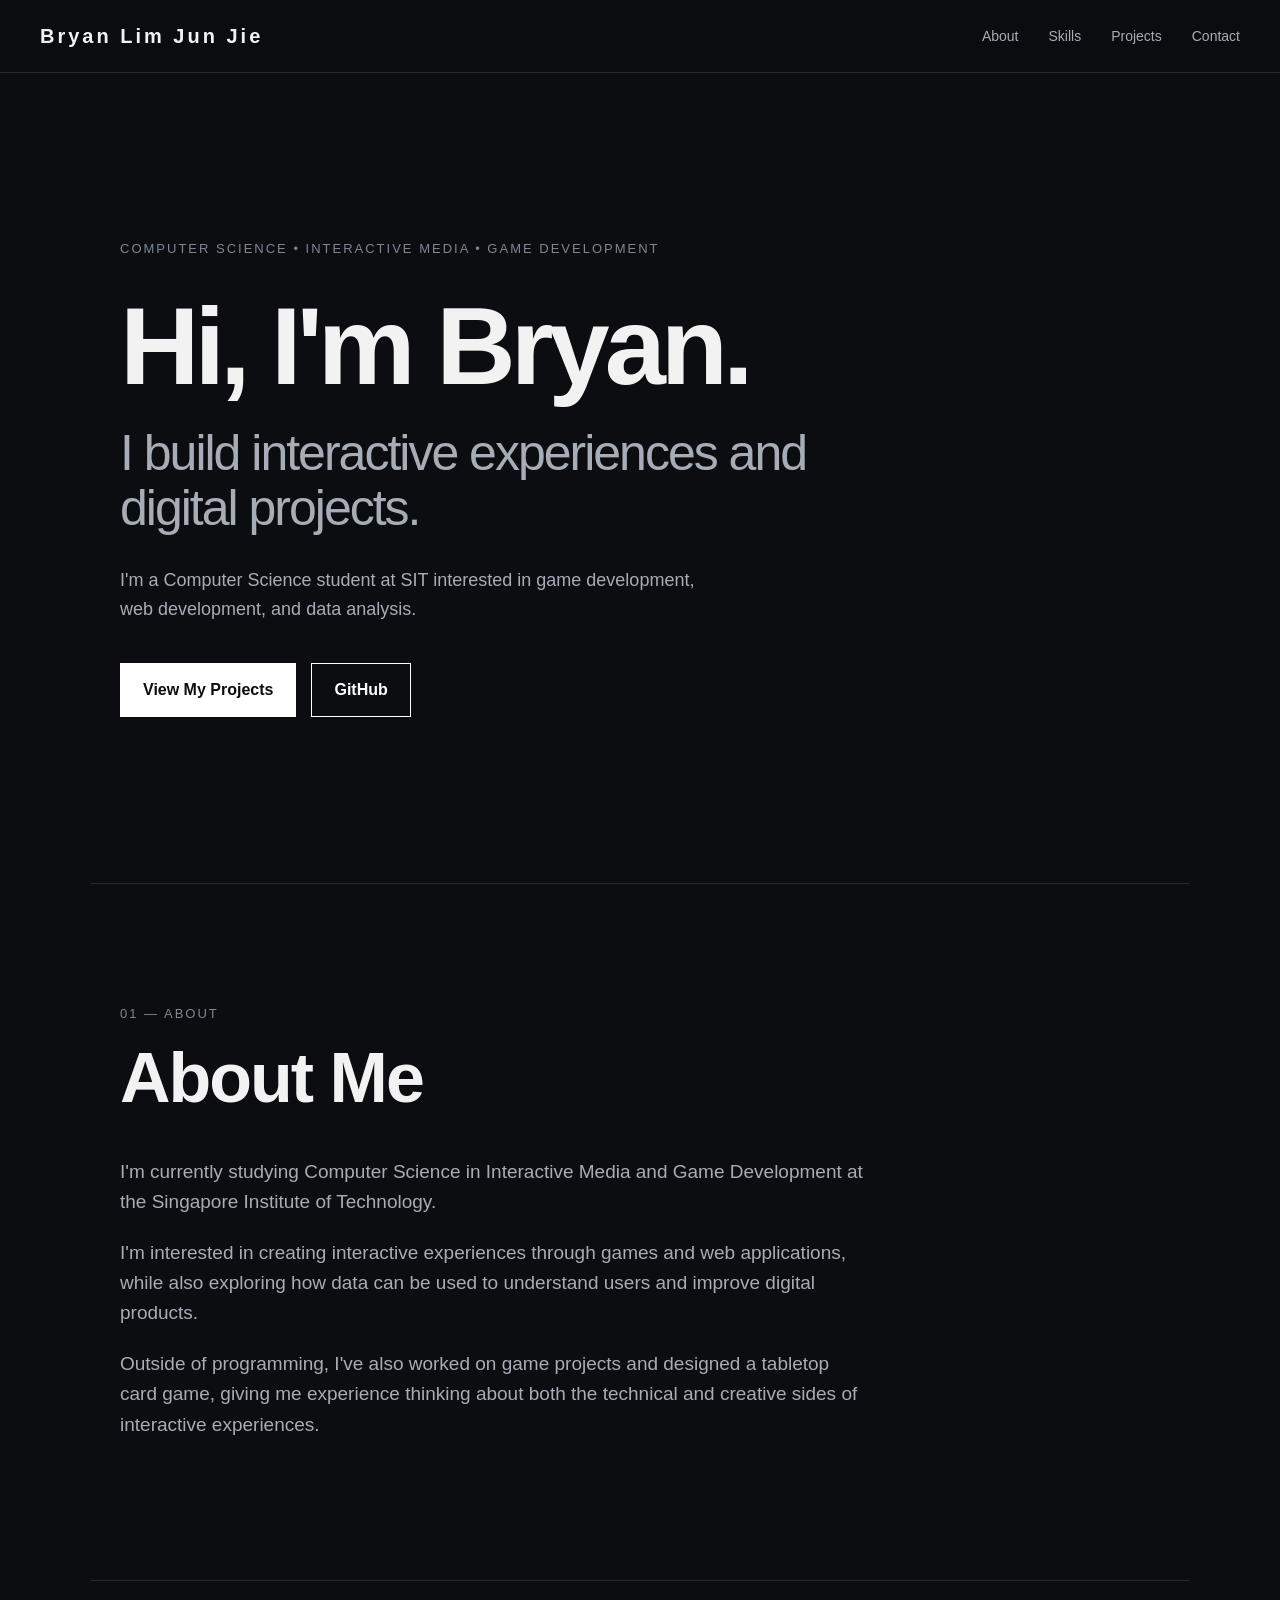
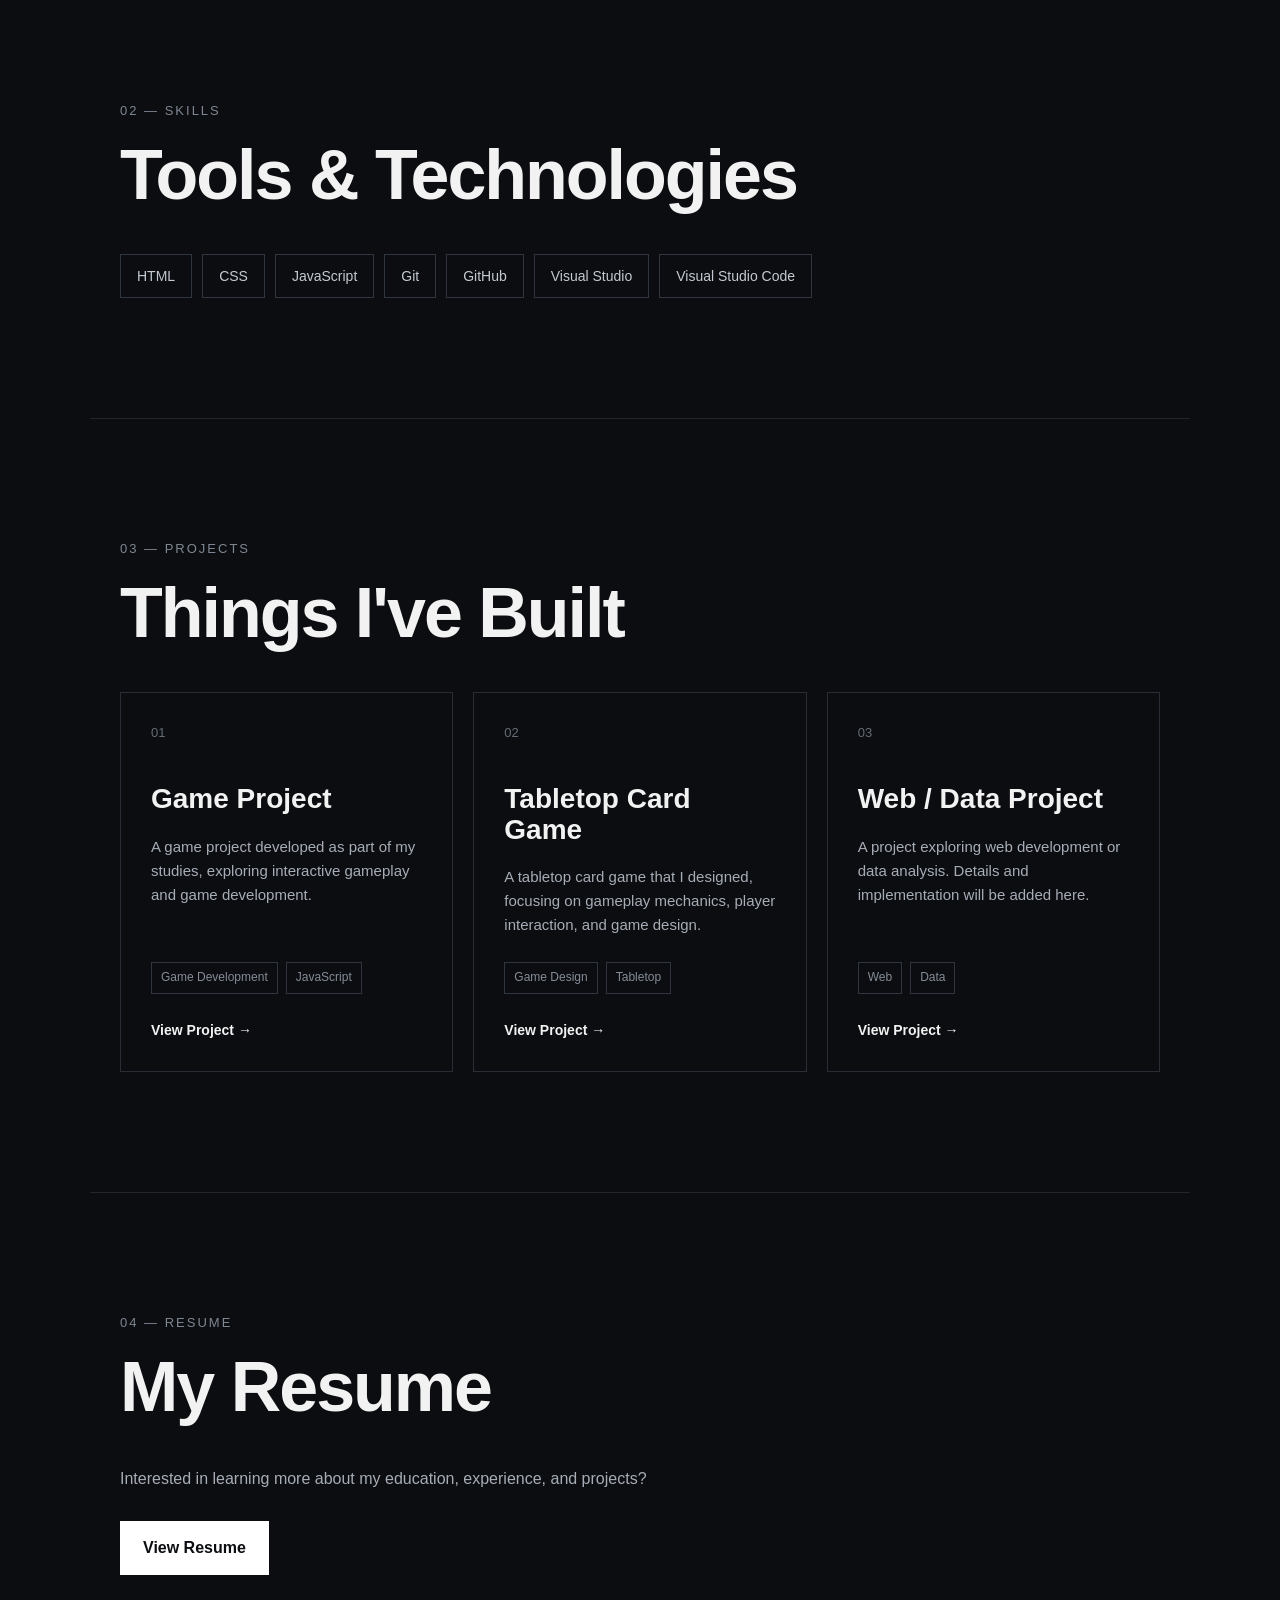
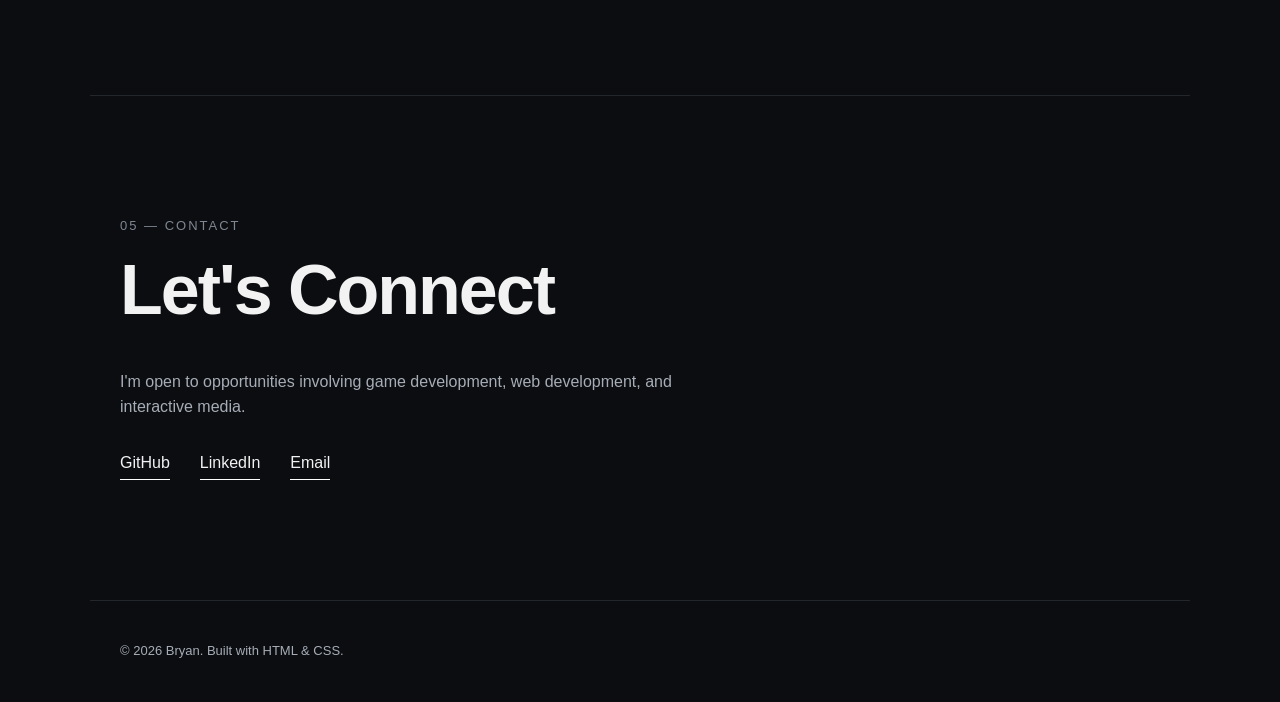
==== index.html @ 5b6395f6 "Update contact links in index.html" ====
<!DOCTYPE html>
<html lang="en">

<head>
    <meta charset="UTF-8">
    <meta name="viewport" content="width=device-width, initial-scale=1.0">

    <title>Bryan | CS Student & Game Developer</title>

    <link rel="stylesheet" href="style.css">
</head>

<body>

    <!-- Navigation -->
    <nav>
        <div class="logo">Bryan Lim Jun Jie</div>

        <div class="nav-links">
            <a href="#about">About</a>
            <a href="#skills">Skills</a>
            <a href="#projects">Projects</a>
            <a href="#contact">Contact</a>
        </div>
    </nav>


    <!-- Hero Section -->
    <section class="hero">

        <p class="eyebrow">COMPUTER SCIENCE • INTERACTIVE MEDIA • GAME DEVELOPMENT</p>

        <h1>
            Hi, I'm Bryan.
        </h1>

        <h2>
            I build interactive experiences and digital projects.
        </h2>

        <p class="hero-description">
            I'm a Computer Science student at SIT interested in
            game development, web development, and data analysis.
        </p>

        <div class="hero-buttons">
            <a href="#projects" class="button">View My Projects</a>
            <a href="https://github.com/panda9721" class="button secondary">
                GitHub
            </a>
        </div>

    </section>


    <!-- About -->
    <section id="about">

        <p class="section-label">01 — ABOUT</p>

        <h2>About Me</h2>

        <p>
            I'm currently studying Computer Science in Interactive Media
            and Game Development at the Singapore Institute of Technology.
        </p>

        <p>
            I'm interested in creating interactive experiences through
            games and web applications, while also exploring how data
            can be used to understand users and improve digital products.
        </p>

        <p>
            Outside of programming, I've also worked on game projects
            and designed a tabletop card game, giving me experience
            thinking about both the technical and creative sides of
            interactive experiences.
        </p>

    </section>


    <!-- Skills -->
    <section id="skills">

        <p class="section-label">02 — SKILLS</p>

        <h2>Tools & Technologies</h2>

        <div class="skills-list">

            <span>HTML</span>
            <span>CSS</span>
            <span>JavaScript</span>
            <span>Git</span>
            <span>GitHub</span>
            <span>Visual Studio</span>
            <span>Visual Studio Code</span>

        </div>

    </section>


    <!-- Projects -->
    <section id="projects">

        <p class="section-label">03 — PROJECTS</p>

        <h2>Things I've Built</h2>

        <div class="projects">

            <!-- Project 1 -->
            <article class="project-card">

                <p class="project-number">01</p>

                <h3>Game Project</h3>

                <p>
                    A game project developed as part of my studies,
                    exploring interactive gameplay and game development.
                </p>

                <div class="project-tags">
                    <span>Game Development</span>
                    <span>JavaScript</span>
                </div>

                <a href="#" class="project-link">
                    View Project →
                </a>

            </article>


            <!-- Project 2 -->
            <article class="project-card">

                <p class="project-number">02</p>

                <h3>Tabletop Card Game</h3>

                <p>
                    A tabletop card game that I designed, focusing on
                    gameplay mechanics, player interaction, and game design.
                </p>

                <div class="project-tags">
                    <span>Game Design</span>
                    <span>Tabletop</span>
                </div>

                <a href="#" class="project-link">
                    View Project →
                </a>

            </article>


            <!-- Project 3 -->
            <article class="project-card">

                <p class="project-number">03</p>

                <h3>Web / Data Project</h3>

                <p>
                    A project exploring web development or data analysis.
                    Details and implementation will be added here.
                </p>

                <div class="project-tags">
                    <span>Web</span>
                    <span>Data</span>
                </div>

                <a href="#" class="project-link">
                    View Project →
                </a>

            </article>

        </div>

    </section>


    <!-- Resume -->
    <section id="resume">

        <p class="section-label">04 — RESUME</p>

        <h2>My Resume</h2>

        <p>
            Interested in learning more about my education,
            experience, and projects?
        </p>

        <a href="#" class="button">
            View Resume
        </a>

    </section>


    <!-- Contact -->
    <section id="contact">

        <p class="section-label">05 — CONTACT</p>

        <h2>Let's Connect</h2>

        <p>
            I'm open to opportunities involving game development,
            web development, and interactive media.
        </p>

       <div class="contact-links">

            <a href="https://github.com/panda9721" target="_blank" rel="noopener noreferrer">
                GitHub
            </a>

            <a href="https://www.linkedin.com/in/bryanlim3/" target="_blank" rel="noopener noreferrer">
                LinkedIn
            </a>

            <a href="mailto:limbryanjj@gmail.com">
                Email
            </a>

        </div>

    </section>


    <footer>
        <p>© 2026 Bryan. Built with HTML & CSS.</p>
    </footer>

</body>
</html>
---- style.css ----
/* =========================
   RESET
========================= */

* {
    margin: 0;
    padding: 0;
    box-sizing: border-box;
}

html {
    scroll-behavior: smooth;
}

body {
    font-family: Arial, Helvetica, sans-serif;
    background: #0b0d10;
    color: #f2f2f2;
    line-height: 1.6;
}


/* =========================
   GENERAL
========================= */

section {
    max-width: 1100px;
    margin: 0 auto;
    padding: 120px 30px;
}

h1,
h2,
h3 {
    line-height: 1.1;
}

p {
    color: #a7adb7;
}

a {
    color: inherit;
    text-decoration: none;
}


/* =========================
   NAVIGATION
========================= */

nav {
    position: sticky;
    top: 0;
    z-index: 100;

    display: flex;
    justify-content: space-between;
    align-items: center;

    padding: 20px 40px;

    background: rgba(11, 13, 16, 0.9);
    backdrop-filter: blur(10px);

    border-bottom: 1px solid #22262d;
}

.logo {
    font-size: 20px;
    font-weight: 700;
    letter-spacing: 3px;
}

.nav-links {
    display: flex;
    gap: 30px;
}

.nav-links a {
    color: #a7adb7;
    font-size: 14px;
    transition: color 0.2s ease;
}

.nav-links a:hover {
    color: #ffffff;
}


/* =========================
   HERO
========================= */

.hero {
    min-height: 90vh;

    display: flex;
    flex-direction: column;
    justify-content: center;
    align-items: flex-start;
}

.eyebrow {
    color: #7f8793;
    font-size: 13px;
    letter-spacing: 2px;
    margin-bottom: 25px;
}

.hero h1 {
    font-size: clamp(60px, 10vw, 110px);
    letter-spacing: -5px;
    margin-bottom: 20px;
}

.hero h2 {
    max-width: 700px;

    font-size: clamp(28px, 5vw, 50px);
    font-weight: 400;

    color: #a7adb7;

    margin-bottom: 30px;
}

.hero-description {
    max-width: 600px;
    font-size: 18px;
    margin-bottom: 40px;
}


/* =========================
   BUTTONS
========================= */

.hero-buttons {
    display: flex;
    gap: 15px;
    flex-wrap: wrap;
}

.button {
    display: inline-block;

    padding: 13px 22px;

    background: #ffffff;
    color: #0b0d10;

    font-weight: 600;

    border: 1px solid #ffffff;

    transition: all 0.2s ease;
}

.button:hover {
    background: transparent;
    color: #ffffff;
}

.button.secondary {
    background: transparent;
    color: #ffffff;
}

.button.secondary:hover {
    background: #ffffff;
    color: #0b0d10;
}


/* =========================
   SECTION HEADINGS
========================= */

.section-label {
    color: #7f8793;
    font-size: 13px;
    letter-spacing: 2px;
    margin-bottom: 15px;
}

section h2 {
    font-size: clamp(40px, 6vw, 70px);
    letter-spacing: -2px;
    margin-bottom: 40px;
}


/* =========================
   ABOUT
========================= */

#about {
    border-top: 1px solid #22262d;
}

#about p:not(.section-label) {
    max-width: 750px;
    font-size: 19px;
    margin-bottom: 20px;
}


/* =========================
   SKILLS
========================= */

#skills {
    border-top: 1px solid #22262d;
}

.skills-list {
    display: flex;
    flex-wrap: wrap;
    gap: 10px;
}

.skills-list span {
    padding: 10px 16px;

    border: 1px solid #303640;

    color: #c5cad2;

    font-size: 14px;
}


/* =========================
   PROJECTS
========================= */

#projects {
    border-top: 1px solid #22262d;
}

.projects {
    display: grid;

    grid-template-columns: repeat(3, 1fr);

    gap: 20px;
}

.project-card {
    min-height: 380px;

    padding: 30px;

    border: 1px solid #292e36;

    display: flex;
    flex-direction: column;

    transition:
        transform 0.2s ease,
        border-color 0.2s ease;
}

.project-card:hover {
    transform: translateY(-5px);
    border-color: #6f7782;
}

.project-number {
    color: #666d77;
    font-size: 13px;
    margin-bottom: 40px;
}

.project-card h3 {
    font-size: 28px;
    margin-bottom: 20px;
}

.project-card > p:not(.project-number) {
    font-size: 15px;
    margin-bottom: 25px;
}

.project-tags {
    display: flex;
    flex-wrap: wrap;
    gap: 8px;

    margin-top: auto;
    margin-bottom: 25px;
}

.project-tags span {
    font-size: 12px;
    color: #858c97;

    border: 1px solid #303640;

    padding: 5px 9px;
}

.project-link {
    font-weight: 600;
    font-size: 14px;
}

.project-link:hover {
    text-decoration: underline;
}


/* =========================
   RESUME
========================= */

#resume {
    border-top: 1px solid #22262d;
}

#resume > p:not(.section-label) {
    max-width: 600px;
    margin-bottom: 30px;
}


/* =========================
   CONTACT
========================= */

#contact {
    border-top: 1px solid #22262d;
}

#contact > p:not(.section-label) {
    max-width: 600px;
    margin-bottom: 30px;
}

.contact-links {
    display: flex;
    gap: 30px;
}

.contact-links a {
    border-bottom: 1px solid #ffffff;
    padding-bottom: 4px;
}

.contact-links a:hover {
    opacity: 0.6;
}


/* =========================
   FOOTER
========================= */

footer {
    max-width: 1100px;
    margin: 0 auto;

    padding: 40px 30px;

    border-top: 1px solid #22262d;
}

footer p {
    font-size: 13px;
}


/* =========================
   MOBILE
========================= */

@media (max-width: 800px) {

    nav {
        padding: 18px 20px;
    }

    .nav-links {
        display: none;
    }

    section {
        padding: 80px 20px;
    }

    .hero h1 {
        letter-spacing: -3px;
    }

    .projects {
        grid-template-columns: 1fr;
    }

    .project-card {
        min-height: 300px;
    }

    .contact-links {
        flex-direction: column;
        gap: 15px;
    }
}
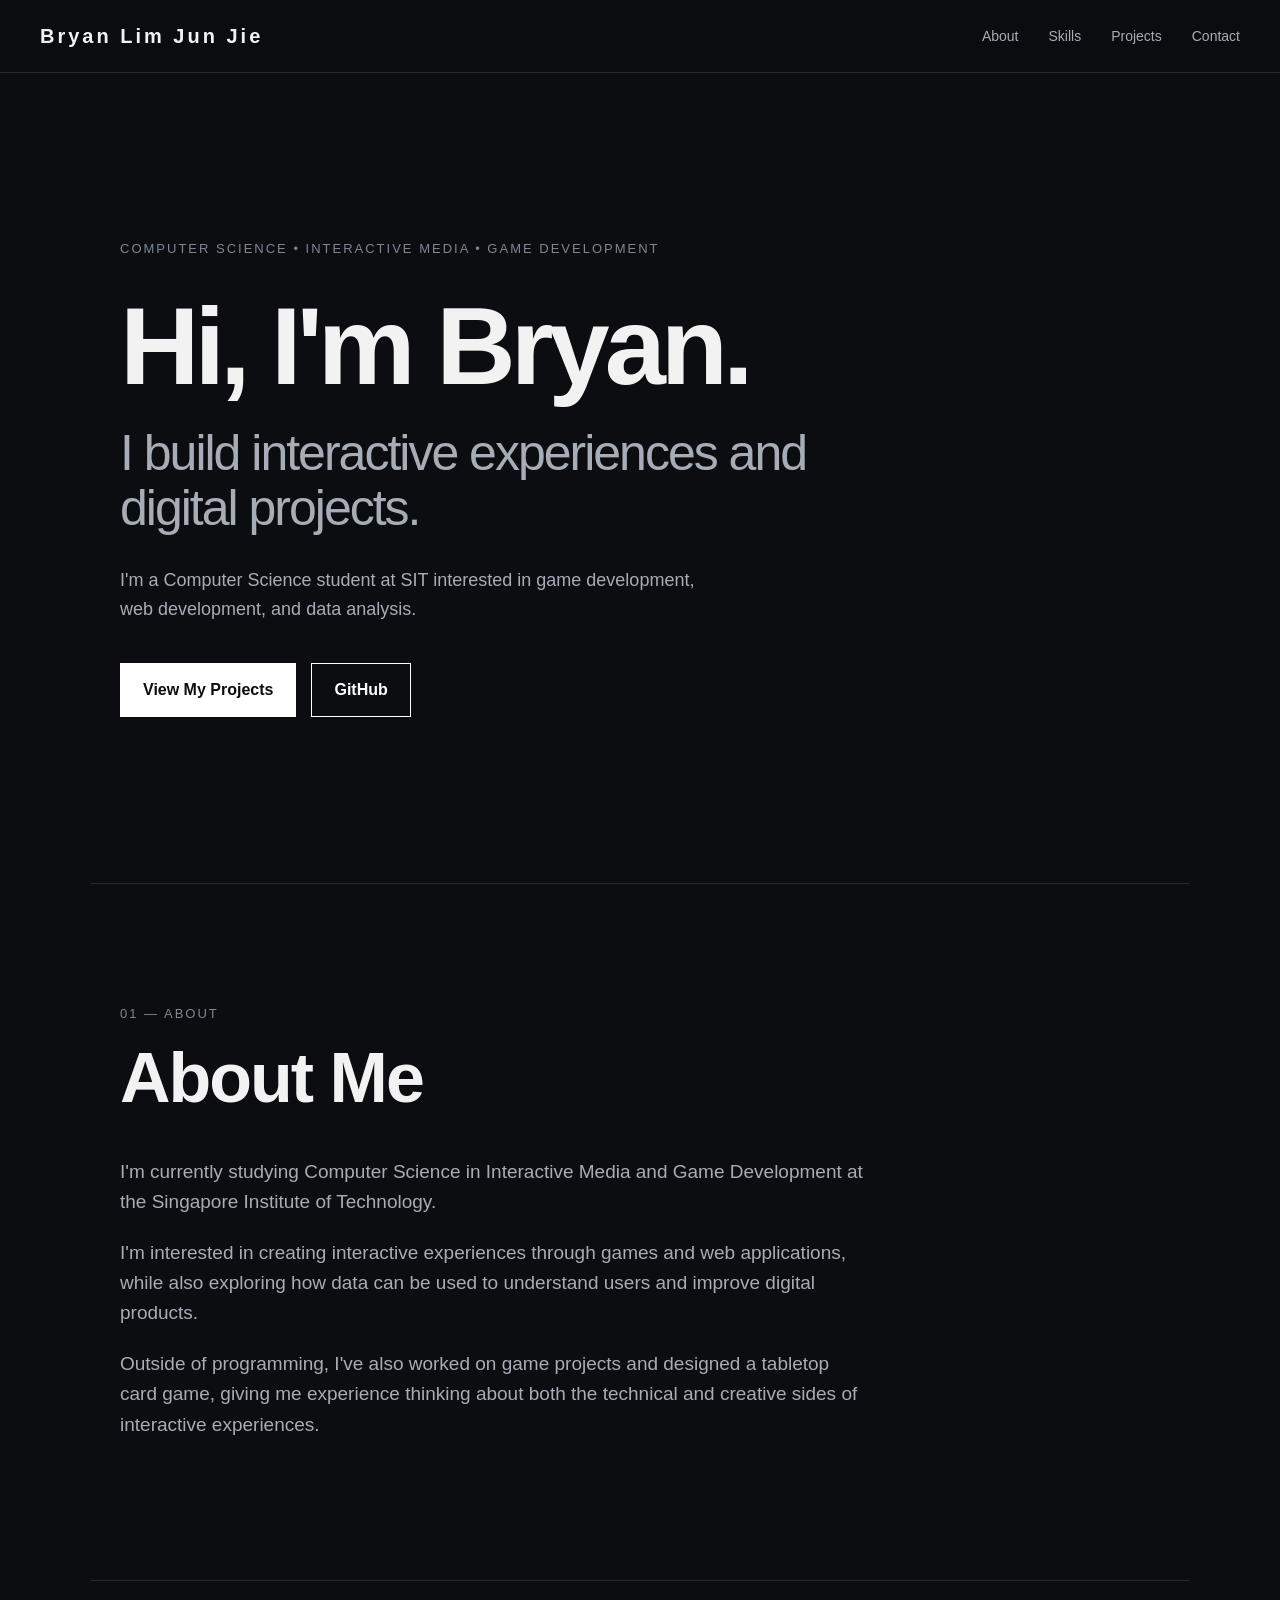
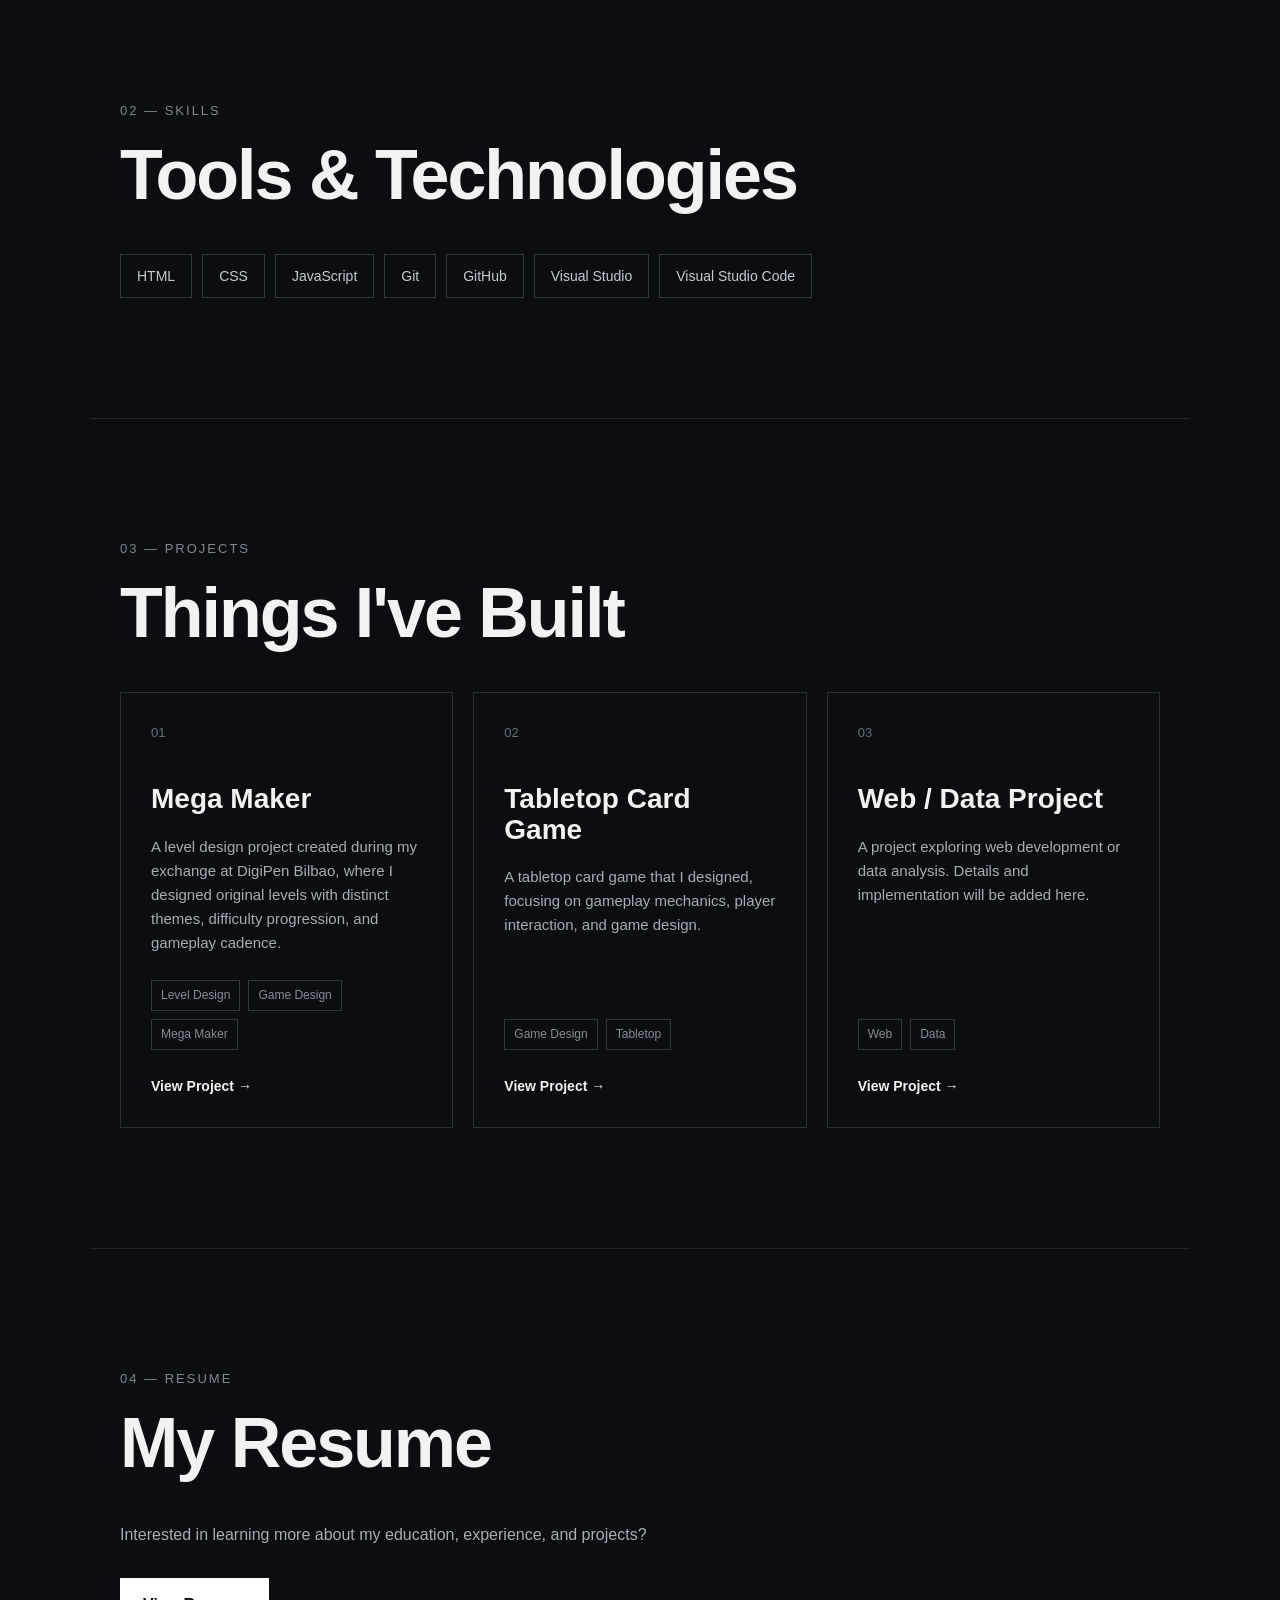
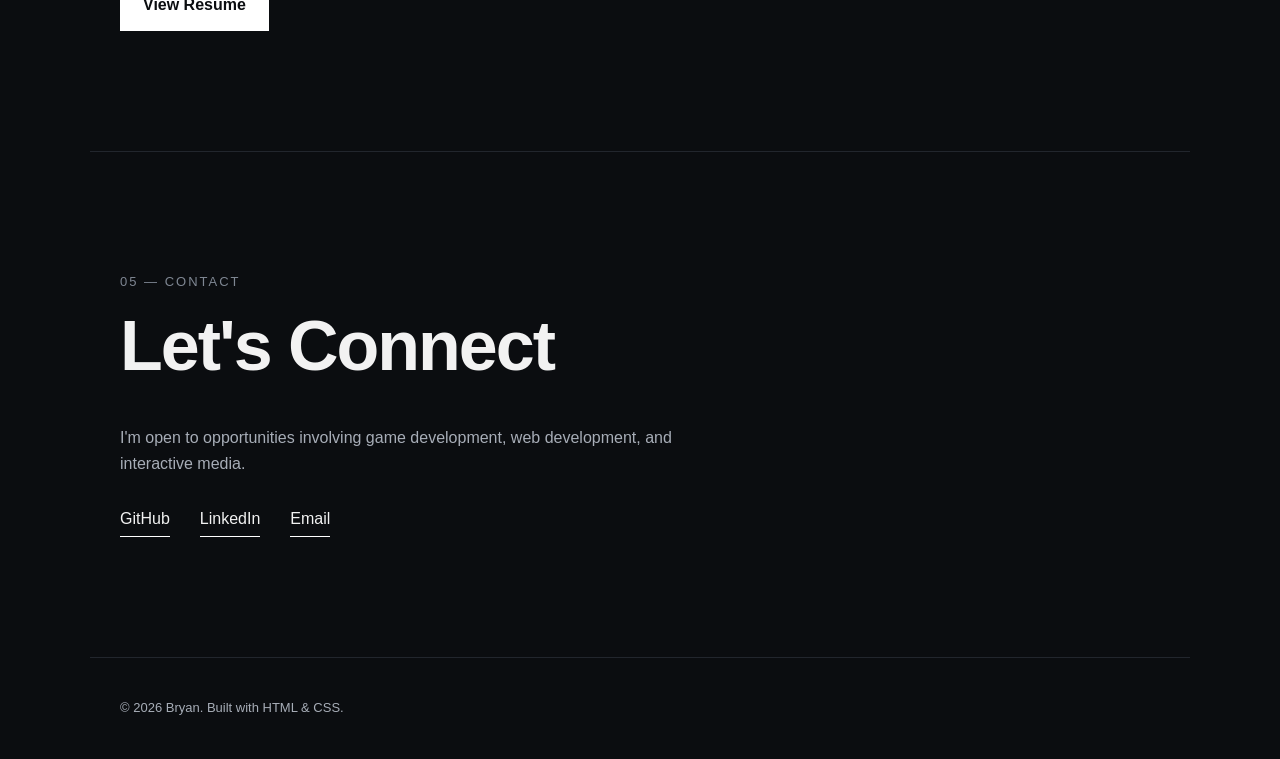
==== commit 47ceb966: "mega maker project" ====
--- a/index.html
+++ b/index.html
@@ -117,19 +117,21 @@
 
                 <p class="project-number">01</p>
 
-                <h3>Game Project</h3>
+                <h3>Mega Maker</h3>
 
                 <p>
-                    A game project developed as part of my studies,
-                    exploring interactive gameplay and game development.
+                    A level design project created during my exchange at
+                    DigiPen Bilbao, where I designed original levels with
+                    distinct themes, difficulty progression, and gameplay cadence.
                 </p>
 
                 <div class="project-tags">
-                    <span>Game Development</span>
-                    <span>JavaScript</span>
+                    <span>Level Design</span>
+                    <span>Game Design</span>
+                    <span>Mega Maker</span>
                 </div>
 
-                <a href="#" class="project-link">
+                <a href="projects/mega-maker.html" class="project-link">
                     View Project →
                 </a>
 
--- a/style.css
+++ b/style.css
@@ -407,3 +407,143 @@
         gap: 15px;
     }
 }
+
+/* =========================
+   PROJECT PAGE
+========================= */
+
+.project-hero {
+    min-height: 70vh;
+    display: flex;
+    flex-direction: column;
+    justify-content: center;
+    align-items: flex-start;
+    border-bottom: 1px solid #22262d;
+}
+
+    .project-hero h1 {
+        font-size: clamp(60px, 10vw, 110px);
+        letter-spacing: -5px;
+        margin-bottom: 30px;
+    }
+
+.project-intro {
+    max-width: 750px;
+    font-size: 22px;
+    margin-bottom: 50px;
+}
+
+.project-meta {
+    display: flex;
+    flex-wrap: wrap;
+    gap: 60px;
+}
+
+    .project-meta div {
+        display: flex;
+        flex-direction: column;
+        gap: 6px;
+    }
+
+    .project-meta span {
+        color: #666d77;
+        font-size: 12px;
+        letter-spacing: 2px;
+    }
+
+    .project-meta strong {
+        font-size: 15px;
+        font-weight: 500;
+    }
+
+
+/* Project Sections */
+
+.project-section {
+    border-bottom: 1px solid #22262d;
+}
+
+    .project-section > p:not(.section-label) {
+        max-width: 750px;
+        font-size: 19px;
+        margin-bottom: 20px;
+    }
+
+
+/* Videos */
+
+.video-block {
+    margin-top: 60px;
+}
+
+    .video-block video {
+        display: block;
+        width: 100%;
+        max-width: 1000px;
+        border: 1px solid #292e36;
+        background: #000;
+        margin-bottom: 25px;
+    }
+
+    .video-block h3 {
+        font-size: 28px;
+        margin-bottom: 10px;
+    }
+
+    .video-block p {
+        max-width: 700px;
+    }
+
+
+/* Project Images */
+
+.project-image {
+    display: block;
+    width: 100%;
+    max-width: 1000px;
+    height: auto;
+    border: 1px solid #292e36;
+    margin-top: 30px;
+}
+
+
+/* Project List */
+
+.project-list {
+    max-width: 750px;
+    padding-left: 25px;
+    color: #a7adb7;
+    font-size: 18px;
+}
+
+    .project-list li {
+        margin-bottom: 12px;
+    }
+
+
+/* Project Navigation */
+
+.project-navigation {
+    border-top: 0;
+    padding-top: 60px;
+    padding-bottom: 100px;
+}
+
+
+/* Mobile */
+
+@media (max-width: 800px) {
+
+    .project-hero h1 {
+        letter-spacing: -3px;
+    }
+
+    .project-meta {
+        flex-direction: column;
+        gap: 25px;
+    }
+
+    .video-block {
+        margin-top: 40px;
+    }
+}
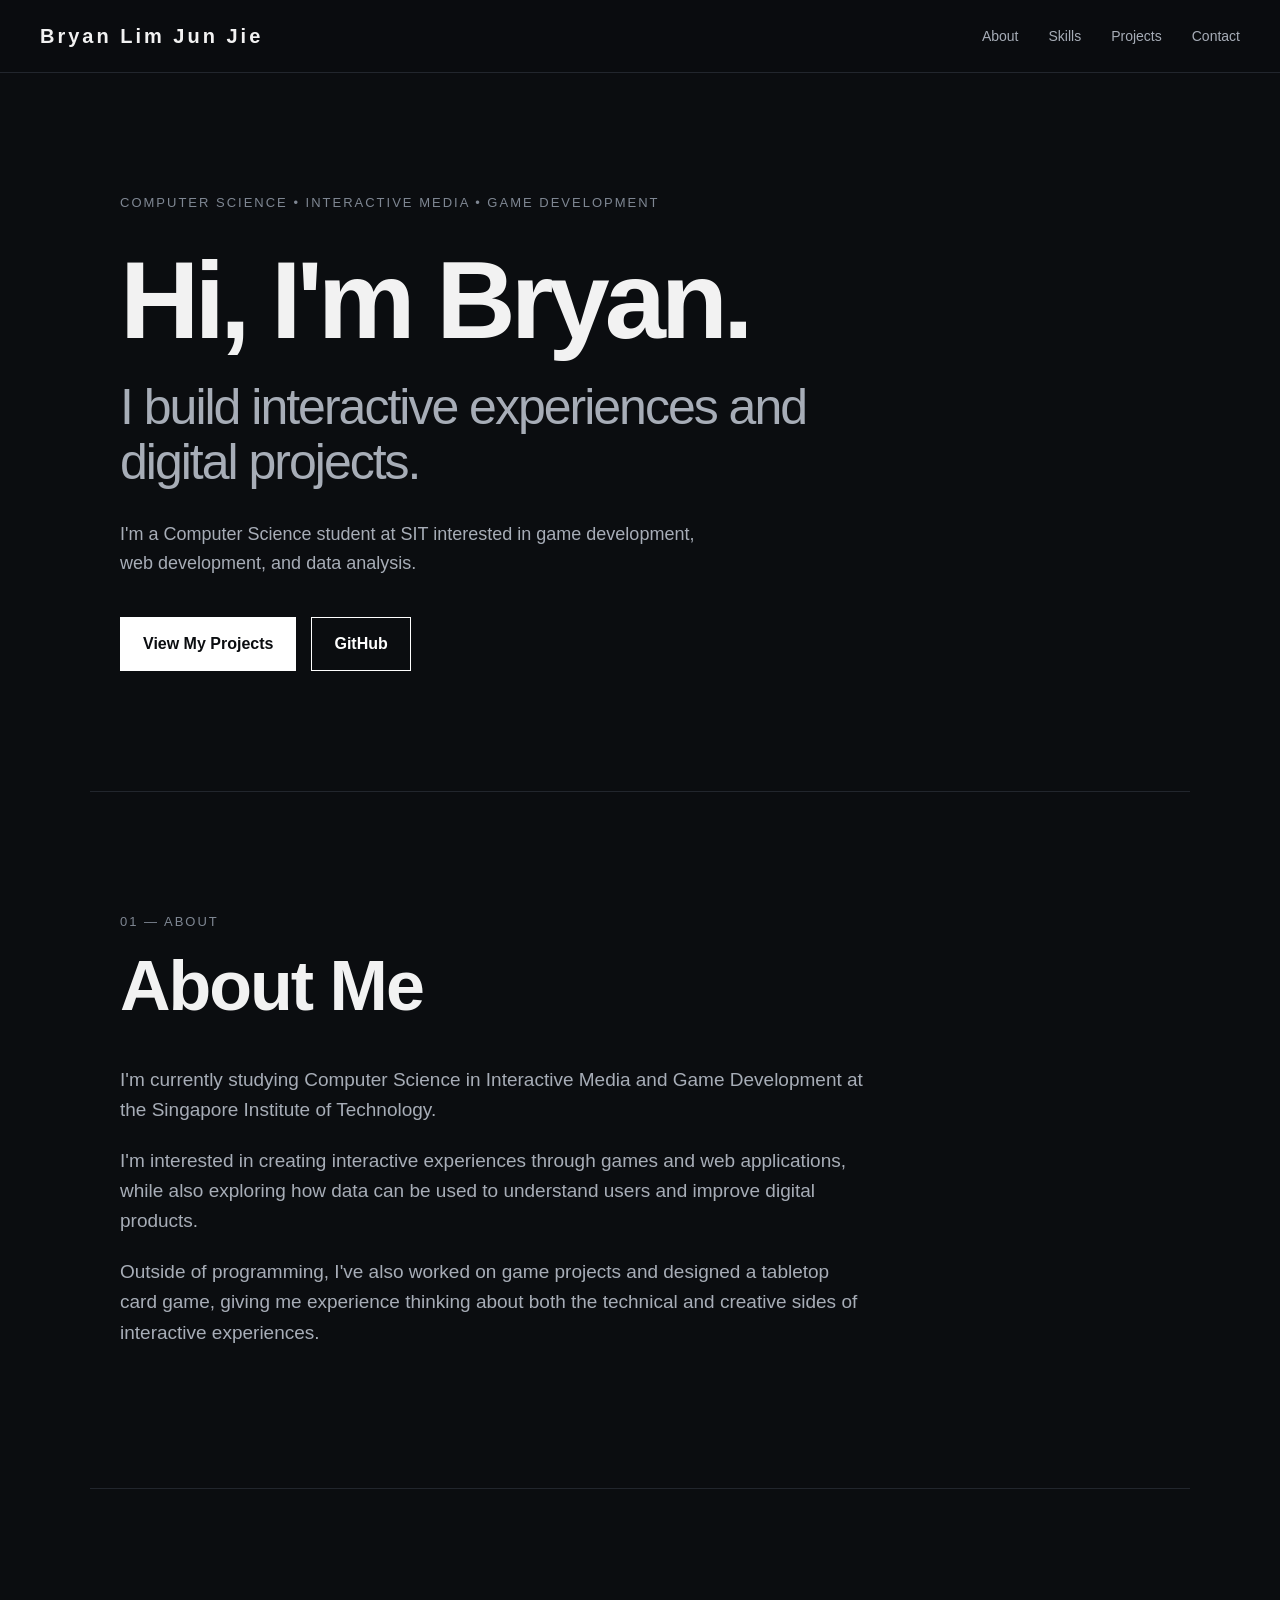
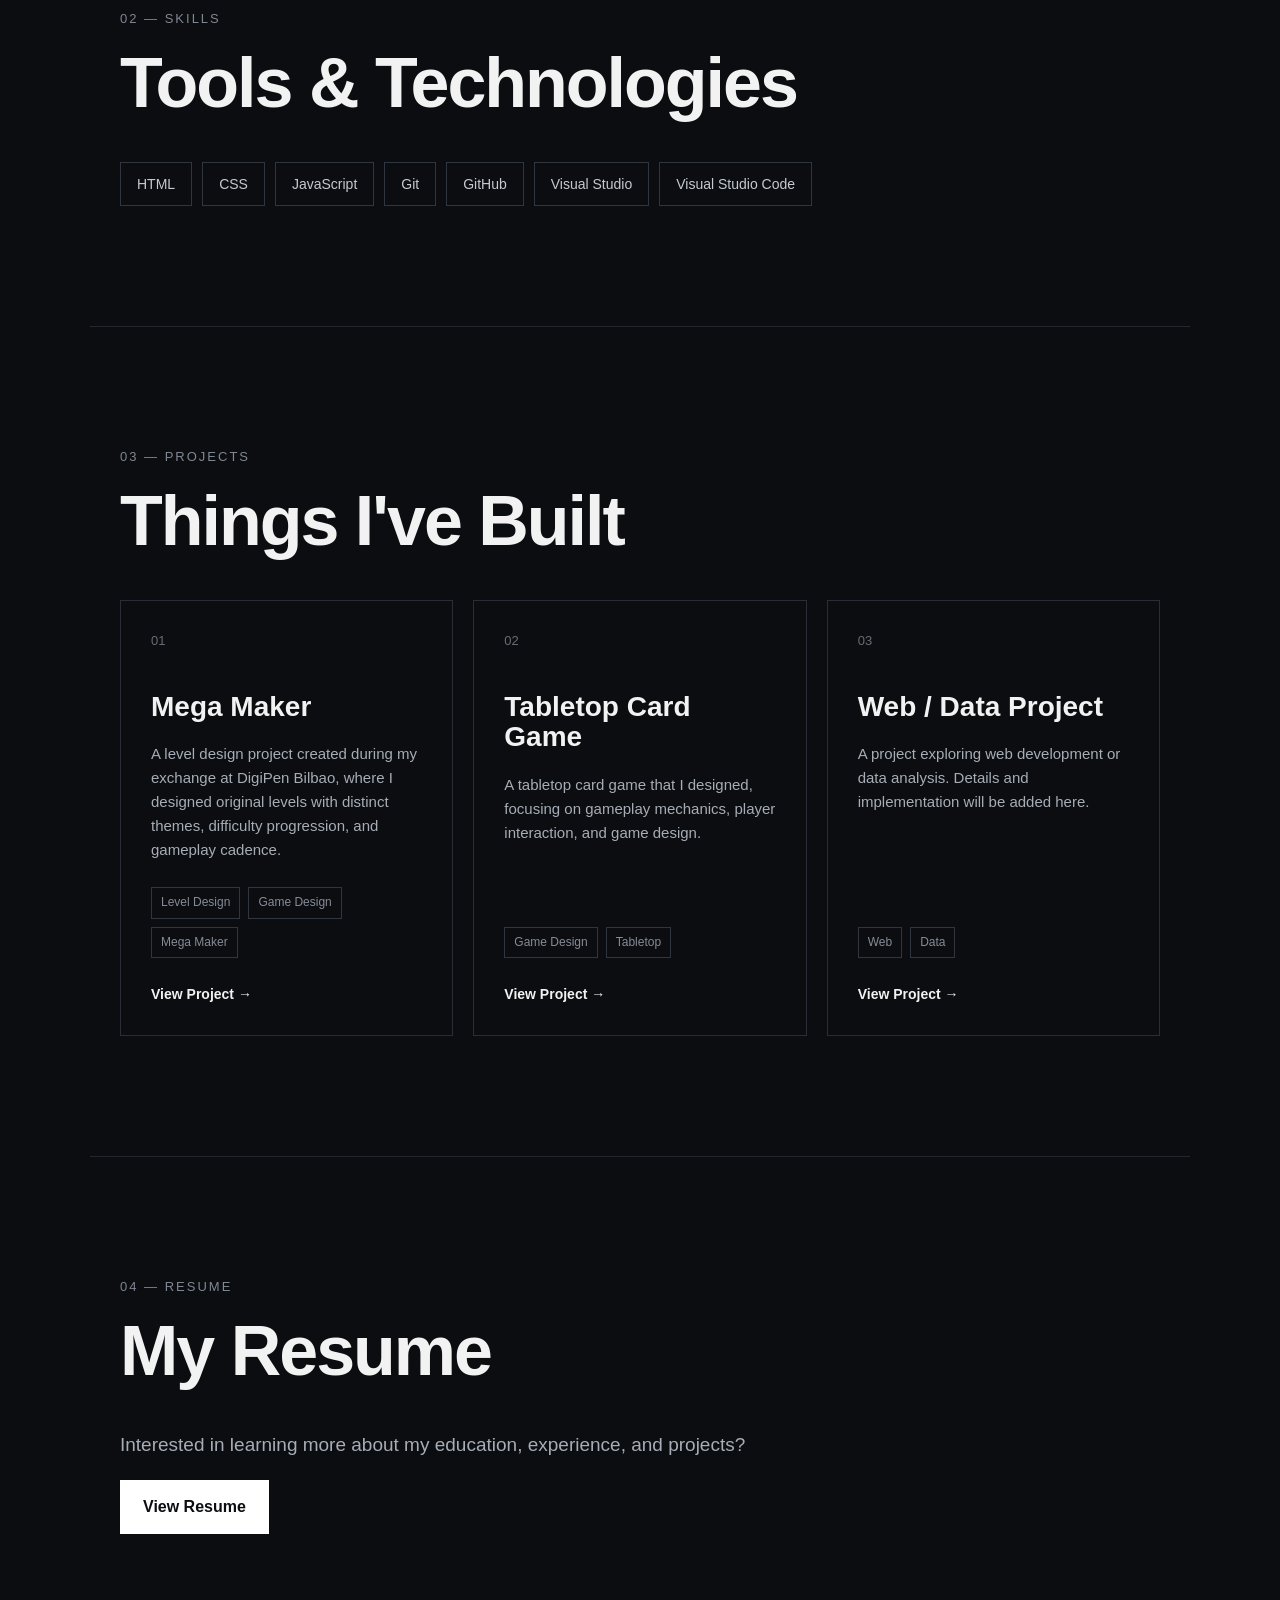
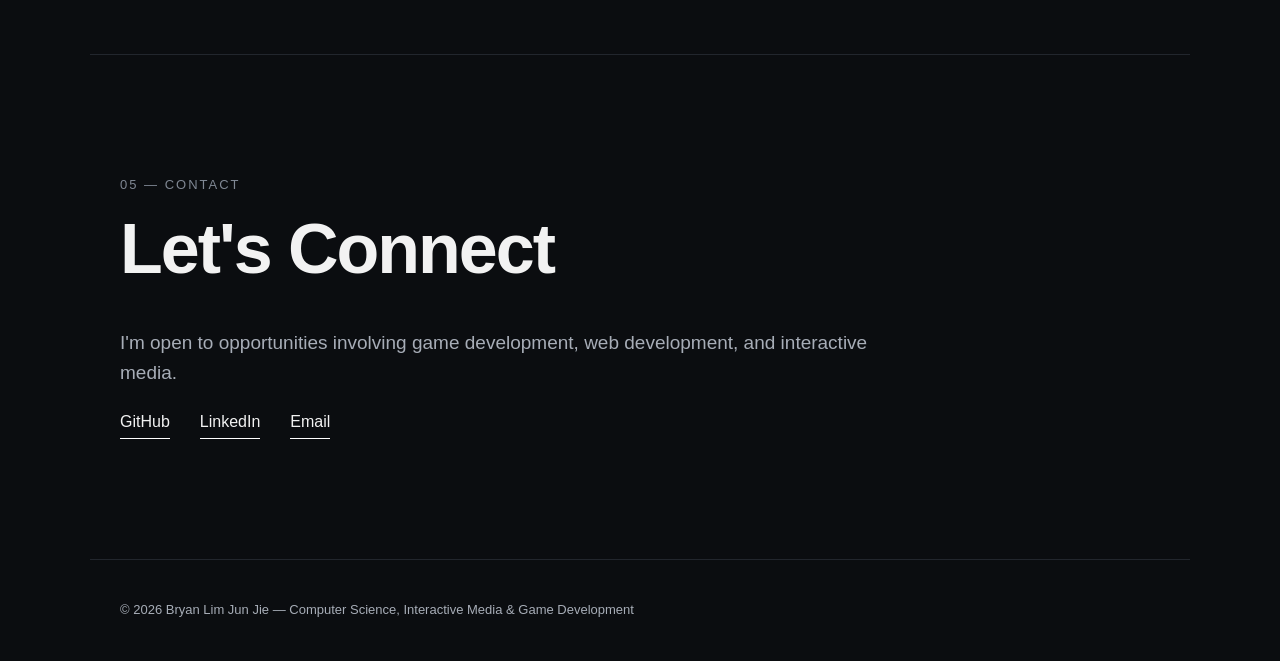
==== commit d569476a: "styling and text fix" ====
--- a/index.html
+++ b/index.html
@@ -241,7 +241,9 @@
 
 
     <footer>
-        <p>© 2026 Bryan. Built with HTML & CSS.</p>
+        <p>
+            © 2026 Bryan Lim Jun Jie — Computer Science, Interactive Media & Game Development
+        </p>
     </footer>
 
 </body>
--- a/style.css
+++ b/style.css
@@ -1,5 +1,5 @@
 /* =========================
-   RESET
+   BASE STYLES
 ========================= */
 
 * {
@@ -19,10 +19,20 @@
     line-height: 1.6;
 }
 
-
-/* =========================
-   GENERAL
-========================= */
+h1,
+h2,
+h3 {
+    line-height: 1.1;
+}
+
+p {
+    color: #a7adb7;
+}
+
+a {
+    color: inherit;
+    text-decoration: none;
+}
 
 section {
     max-width: 1100px;
@@ -30,19 +40,10 @@
     padding: 120px 30px;
 }
 
-h1,
-h2,
-h3 {
-    line-height: 1.1;
-}
-
-p {
-    color: #a7adb7;
-}
-
-a {
-    color: inherit;
-    text-decoration: none;
+header.hero {
+    max-width: 1100px;
+    margin: 0 auto;
+    padding: 120px 30px;
 }
 
 
@@ -54,16 +55,12 @@
     position: sticky;
     top: 0;
     z-index: 100;
-
     display: flex;
     justify-content: space-between;
     align-items: center;
-
     padding: 20px 40px;
-
     background: rgba(11, 13, 16, 0.9);
     backdrop-filter: blur(10px);
-
     border-bottom: 1px solid #22262d;
 }
 
@@ -78,24 +75,33 @@
     gap: 30px;
 }
 
-.nav-links a {
+    .nav-links a {
+        color: #a7adb7;
+        font-size: 14px;
+        transition: color 0.2s ease;
+    }
+
+        .nav-links a:hover {
+            color: #ffffff;
+        }
+
+.back-link {
     color: #a7adb7;
     font-size: 14px;
     transition: color 0.2s ease;
 }
 
-.nav-links a:hover {
-    color: #ffffff;
-}
-
-
-/* =========================
-   HERO
+    .back-link:hover {
+        color: #ffffff;
+    }
+
+
+/* =========================
+   HERO & TYPOGRAPHY
 ========================= */
 
 .hero {
-    min-height: 90vh;
-
+    min-height: 70vh;
     display: flex;
     flex-direction: column;
     justify-content: center;
@@ -117,12 +123,9 @@
 
 .hero h2 {
     max-width: 700px;
-
     font-size: clamp(28px, 5vw, 50px);
     font-weight: 400;
-
     color: #a7adb7;
-
     margin-bottom: 30px;
 }
 
@@ -131,52 +134,6 @@
     font-size: 18px;
     margin-bottom: 40px;
 }
-
-
-/* =========================
-   BUTTONS
-========================= */
-
-.hero-buttons {
-    display: flex;
-    gap: 15px;
-    flex-wrap: wrap;
-}
-
-.button {
-    display: inline-block;
-
-    padding: 13px 22px;
-
-    background: #ffffff;
-    color: #0b0d10;
-
-    font-weight: 600;
-
-    border: 1px solid #ffffff;
-
-    transition: all 0.2s ease;
-}
-
-.button:hover {
-    background: transparent;
-    color: #ffffff;
-}
-
-.button.secondary {
-    background: transparent;
-    color: #ffffff;
-}
-
-.button.secondary:hover {
-    background: #ffffff;
-    color: #0b0d10;
-}
-
-
-/* =========================
-   SECTION HEADINGS
-========================= */
 
 .section-label {
     color: #7f8793;
@@ -193,27 +150,60 @@
 
 
 /* =========================
-   ABOUT
-========================= */
-
-#about {
+   BUTTONS
+========================= */
+
+.hero-buttons {
+    display: flex;
+    gap: 15px;
+    flex-wrap: wrap;
+}
+
+.button {
+    display: inline-block;
+    padding: 13px 22px;
+    background: #ffffff;
+    color: #0b0d10;
+    font-weight: 600;
+    border: 1px solid #ffffff;
+    transition: all 0.2s ease;
+}
+
+    .button:hover {
+        background: transparent;
+        color: #ffffff;
+    }
+
+    .button.secondary {
+        background: transparent;
+        color: #ffffff;
+    }
+
+        .button.secondary:hover {
+            background: #ffffff;
+            color: #0b0d10;
+        }
+
+
+/* =========================
+   HOME SECTIONS
+========================= */
+
+#about,
+#skills,
+#projects,
+#resume,
+#contact {
     border-top: 1px solid #22262d;
 }
 
-#about p:not(.section-label) {
-    max-width: 750px;
-    font-size: 19px;
-    margin-bottom: 20px;
-}
-
-
-/* =========================
-   SKILLS
-========================= */
-
-#skills {
-    border-top: 1px solid #22262d;
-}
+    #about p:not(.section-label),
+    #resume > p:not(.section-label),
+    #contact > p:not(.section-label) {
+        max-width: 750px;
+        font-size: 19px;
+        margin-bottom: 20px;
+    }
 
 .skills-list {
     display: flex;
@@ -221,52 +211,32 @@
     gap: 10px;
 }
 
-.skills-list span {
-    padding: 10px 16px;
-
-    border: 1px solid #303640;
-
-    color: #c5cad2;
-
-    font-size: 14px;
-}
-
-
-/* =========================
-   PROJECTS
-========================= */
-
-#projects {
-    border-top: 1px solid #22262d;
-}
+    .skills-list span {
+        padding: 10px 16px;
+        border: 1px solid #303640;
+        color: #c5cad2;
+        font-size: 14px;
+    }
 
 .projects {
     display: grid;
-
     grid-template-columns: repeat(3, 1fr);
-
     gap: 20px;
 }
 
 .project-card {
     min-height: 380px;
-
     padding: 30px;
-
     border: 1px solid #292e36;
-
     display: flex;
     flex-direction: column;
-
-    transition:
-        transform 0.2s ease,
-        border-color 0.2s ease;
-}
-
-.project-card:hover {
-    transform: translateY(-5px);
-    border-color: #6f7782;
-}
+    transition: transform 0.2s ease, border-color 0.2s ease;
+}
+
+    .project-card:hover {
+        transform: translateY(-5px);
+        border-color: #6f7782;
+    }
 
 .project-number {
     color: #666d77;
@@ -288,69 +258,190 @@
     display: flex;
     flex-wrap: wrap;
     gap: 8px;
-
     margin-top: auto;
     margin-bottom: 25px;
 }
 
-.project-tags span {
-    font-size: 12px;
-    color: #858c97;
-
-    border: 1px solid #303640;
-
-    padding: 5px 9px;
-}
+    .project-tags span {
+        font-size: 12px;
+        color: #858c97;
+        border: 1px solid #303640;
+        padding: 5px 9px;
+    }
 
 .project-link {
     font-weight: 600;
     font-size: 14px;
 }
 
-.project-link:hover {
-    text-decoration: underline;
-}
-
-
-/* =========================
-   RESUME
-========================= */
-
-#resume {
-    border-top: 1px solid #22262d;
-}
-
-#resume > p:not(.section-label) {
-    max-width: 600px;
-    margin-bottom: 30px;
-}
-
-
-/* =========================
-   CONTACT
-========================= */
-
-#contact {
-    border-top: 1px solid #22262d;
-}
-
-#contact > p:not(.section-label) {
-    max-width: 600px;
-    margin-bottom: 30px;
-}
+    .project-link:hover {
+        text-decoration: underline;
+    }
 
 .contact-links {
     display: flex;
     gap: 30px;
 }
 
-.contact-links a {
-    border-bottom: 1px solid #ffffff;
-    padding-bottom: 4px;
-}
-
-.contact-links a:hover {
-    opacity: 0.6;
+    .contact-links a {
+        border-bottom: 1px solid #ffffff;
+        padding-bottom: 4px;
+    }
+
+        .contact-links a:hover {
+            opacity: 0.6;
+        }
+
+
+/* =========================
+   MEGA MAKER LAYOUTS
+========================= */
+
+/* Overview Section */
+.project-info {
+    display: grid;
+    grid-template-columns: 1fr 300px;
+    gap: 40px;
+    align-items: start;
+    margin-top: 30px;
+}
+
+.project-description p {
+    font-size: 18px;
+    margin-bottom: 20px;
+}
+
+.project-details {
+    display: flex;
+    flex-direction: column;
+    gap: 20px;
+    padding: 24px;
+    border: 1px solid #292e36;
+    background: #0f1217;
+}
+
+.detail-title {
+    font-size: 12px;
+    letter-spacing: 1.5px;
+    color: #666d77;
+    text-transform: uppercase;
+    margin-bottom: 4px;
+}
+
+.detail-value {
+    color: #f2f2f2;
+    font-size: 15px;
+    font-weight: 500;
+}
+
+/* Design Section */
+.design-image {
+    margin-top: 40px;
+}
+
+    .design-image img {
+        width: 100%;
+        max-width: 1000px;
+        height: auto;
+        border: 1px solid #292e36;
+        display: block;
+    }
+
+.caption {
+    font-size: 14px;
+    color: #666d77;
+    margin-top: 10px;
+}
+
+/* Level Showcase */
+.levels {
+    display: grid;
+    grid-template-columns: repeat(3, 1fr);
+    gap: 20px;
+    margin-top: 40px;
+}
+
+.level-card {
+    border: 1px solid #292e36;
+    background: #0f1217;
+    display: flex;
+    flex-direction: column;
+}
+
+.level-video {
+    width: 100%;
+    aspect-ratio: 16 / 9;
+    border: none;
+    border-bottom: 1px solid #292e36;
+}
+
+.level-content {
+    padding: 25px;
+    display: flex;
+    flex-direction: column;
+    flex-grow: 1;
+}
+
+.level-number {
+    color: #666d77;
+    font-size: 13px;
+    margin-bottom: 15px;
+}
+
+.level-content h3 {
+    font-size: 22px;
+    margin-bottom: 15px;
+}
+
+.level-content p {
+    font-size: 14px;
+    margin-bottom: 20px;
+}
+
+.difficulty {
+    margin-top: auto;
+    align-self: flex-start;
+    font-size: 11px;
+    letter-spacing: 1px;
+    padding: 4px 10px;
+    border: 1px solid #303640;
+    color: #a7adb7;
+    font-weight: 600;
+}
+
+/* Design Process Grid */
+.process-grid {
+    display: grid;
+    grid-template-columns: repeat(3, 1fr);
+    gap: 20px;
+    margin-top: 40px;
+}
+
+.process-card {
+    border: 1px solid #292e36;
+    padding: 30px;
+}
+
+.process-number {
+    color: #666d77;
+    font-size: 13px;
+    margin-bottom: 20px;
+}
+
+.process-card h3 {
+    font-size: 22px;
+    margin-bottom: 15px;
+}
+
+.process-card p {
+    font-size: 15px;
+}
+
+/* Takeaways Section */
+.takeaways p {
+    max-width: 750px;
+    font-size: 18px;
+    margin-bottom: 20px;
 }
 
 
@@ -361,23 +452,20 @@
 footer {
     max-width: 1100px;
     margin: 0 auto;
-
     padding: 40px 30px;
-
     border-top: 1px solid #22262d;
 }
 
-footer p {
-    font-size: 13px;
-}
-
-
-/* =========================
-   MOBILE
+    footer p {
+        font-size: 13px;
+    }
+
+
+/* =========================
+   MOBILE RESPONSIVENESS
 ========================= */
 
 @media (max-width: 800px) {
-
     nav {
         padding: 18px 20px;
     }
@@ -386,7 +474,8 @@
         display: none;
     }
 
-    section {
+    section,
+    header.hero {
         padding: 80px 20px;
     }
 
@@ -394,12 +483,11 @@
         letter-spacing: -3px;
     }
 
-    .projects {
+    .projects,
+    .project-info,
+    .levels,
+    .process-grid {
         grid-template-columns: 1fr;
-    }
-
-    .project-card {
-        min-height: 300px;
     }
 
     .contact-links {
@@ -407,143 +495,3 @@
         gap: 15px;
     }
 }
-
-/* =========================
-   PROJECT PAGE
-========================= */
-
-.project-hero {
-    min-height: 70vh;
-    display: flex;
-    flex-direction: column;
-    justify-content: center;
-    align-items: flex-start;
-    border-bottom: 1px solid #22262d;
-}
-
-    .project-hero h1 {
-        font-size: clamp(60px, 10vw, 110px);
-        letter-spacing: -5px;
-        margin-bottom: 30px;
-    }
-
-.project-intro {
-    max-width: 750px;
-    font-size: 22px;
-    margin-bottom: 50px;
-}
-
-.project-meta {
-    display: flex;
-    flex-wrap: wrap;
-    gap: 60px;
-}
-
-    .project-meta div {
-        display: flex;
-        flex-direction: column;
-        gap: 6px;
-    }
-
-    .project-meta span {
-        color: #666d77;
-        font-size: 12px;
-        letter-spacing: 2px;
-    }
-
-    .project-meta strong {
-        font-size: 15px;
-        font-weight: 500;
-    }
-
-
-/* Project Sections */
-
-.project-section {
-    border-bottom: 1px solid #22262d;
-}
-
-    .project-section > p:not(.section-label) {
-        max-width: 750px;
-        font-size: 19px;
-        margin-bottom: 20px;
-    }
-
-
-/* Videos */
-
-.video-block {
-    margin-top: 60px;
-}
-
-    .video-block video {
-        display: block;
-        width: 100%;
-        max-width: 1000px;
-        border: 1px solid #292e36;
-        background: #000;
-        margin-bottom: 25px;
-    }
-
-    .video-block h3 {
-        font-size: 28px;
-        margin-bottom: 10px;
-    }
-
-    .video-block p {
-        max-width: 700px;
-    }
-
-
-/* Project Images */
-
-.project-image {
-    display: block;
-    width: 100%;
-    max-width: 1000px;
-    height: auto;
-    border: 1px solid #292e36;
-    margin-top: 30px;
-}
-
-
-/* Project List */
-
-.project-list {
-    max-width: 750px;
-    padding-left: 25px;
-    color: #a7adb7;
-    font-size: 18px;
-}
-
-    .project-list li {
-        margin-bottom: 12px;
-    }
-
-
-/* Project Navigation */
-
-.project-navigation {
-    border-top: 0;
-    padding-top: 60px;
-    padding-bottom: 100px;
-}
-
-
-/* Mobile */
-
-@media (max-width: 800px) {
-
-    .project-hero h1 {
-        letter-spacing: -3px;
-    }
-
-    .project-meta {
-        flex-direction: column;
-        gap: 25px;
-    }
-
-    .video-block {
-        margin-top: 40px;
-    }
-}
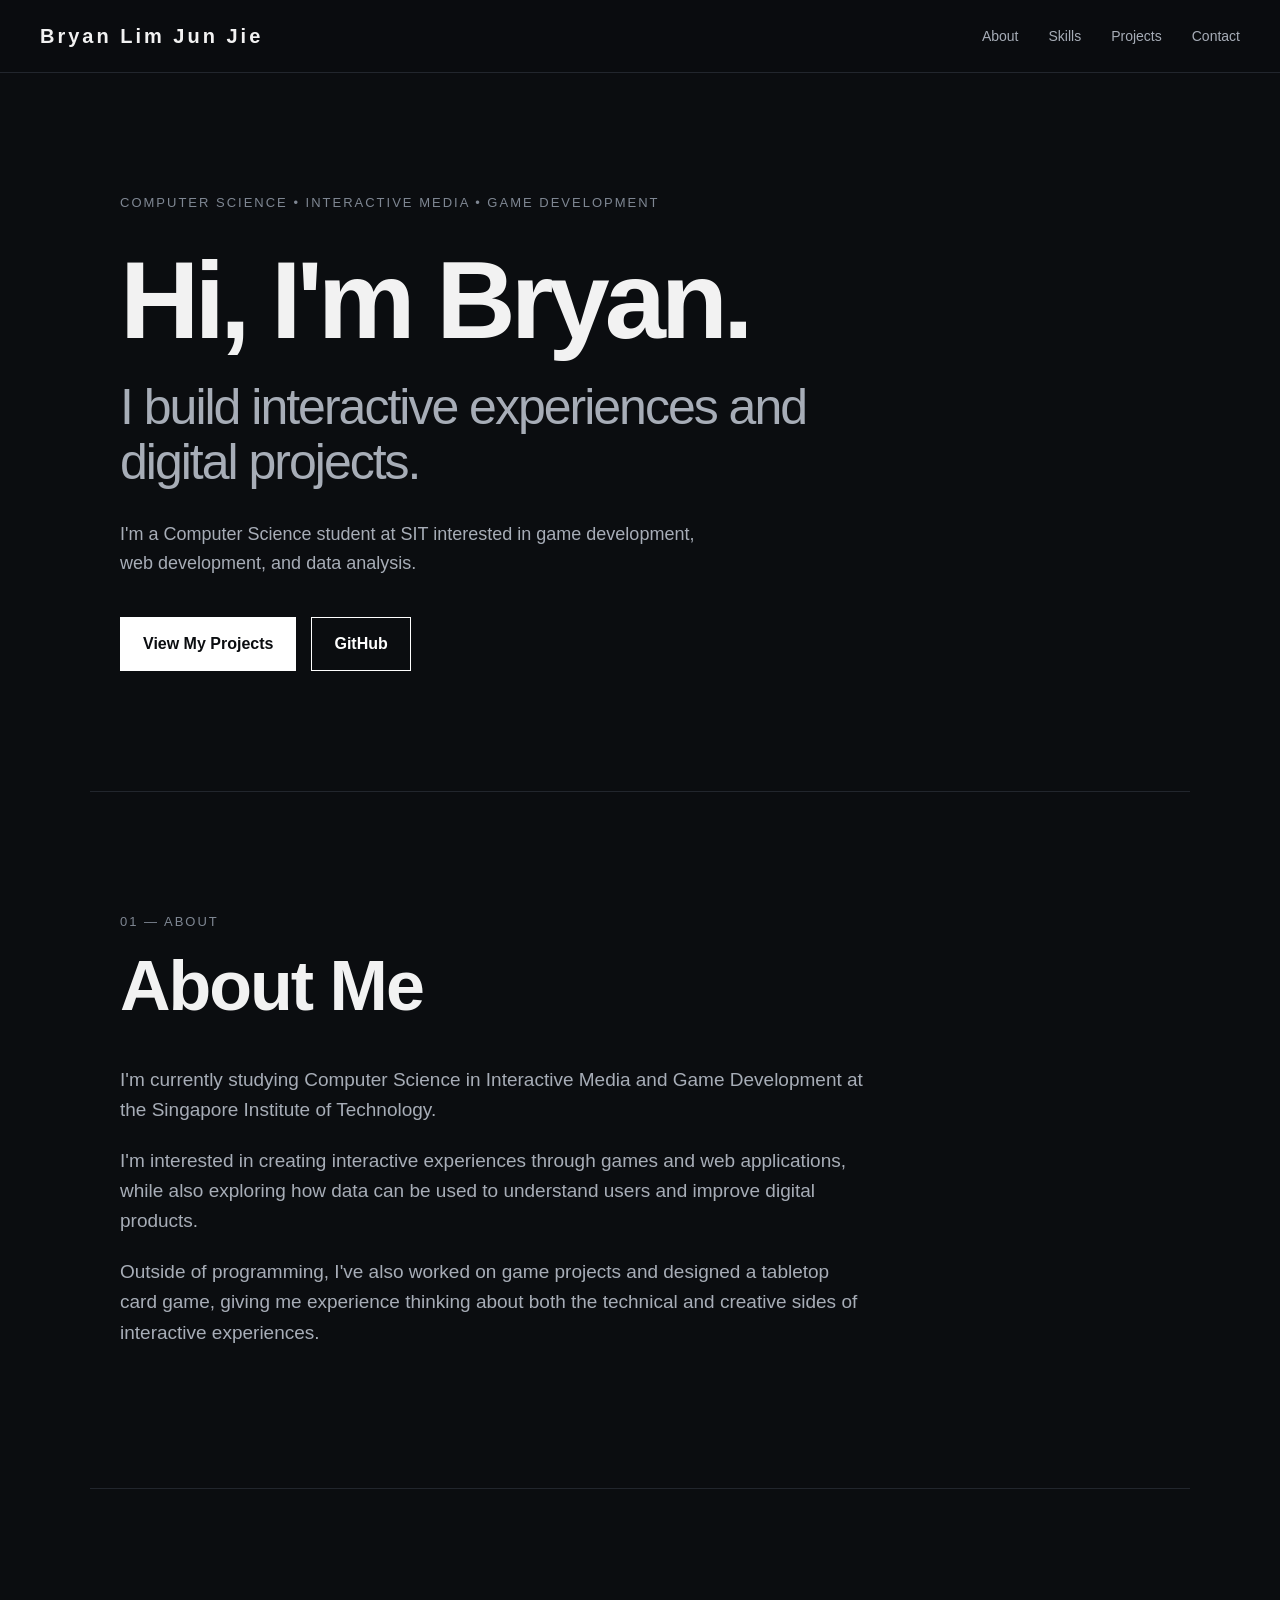
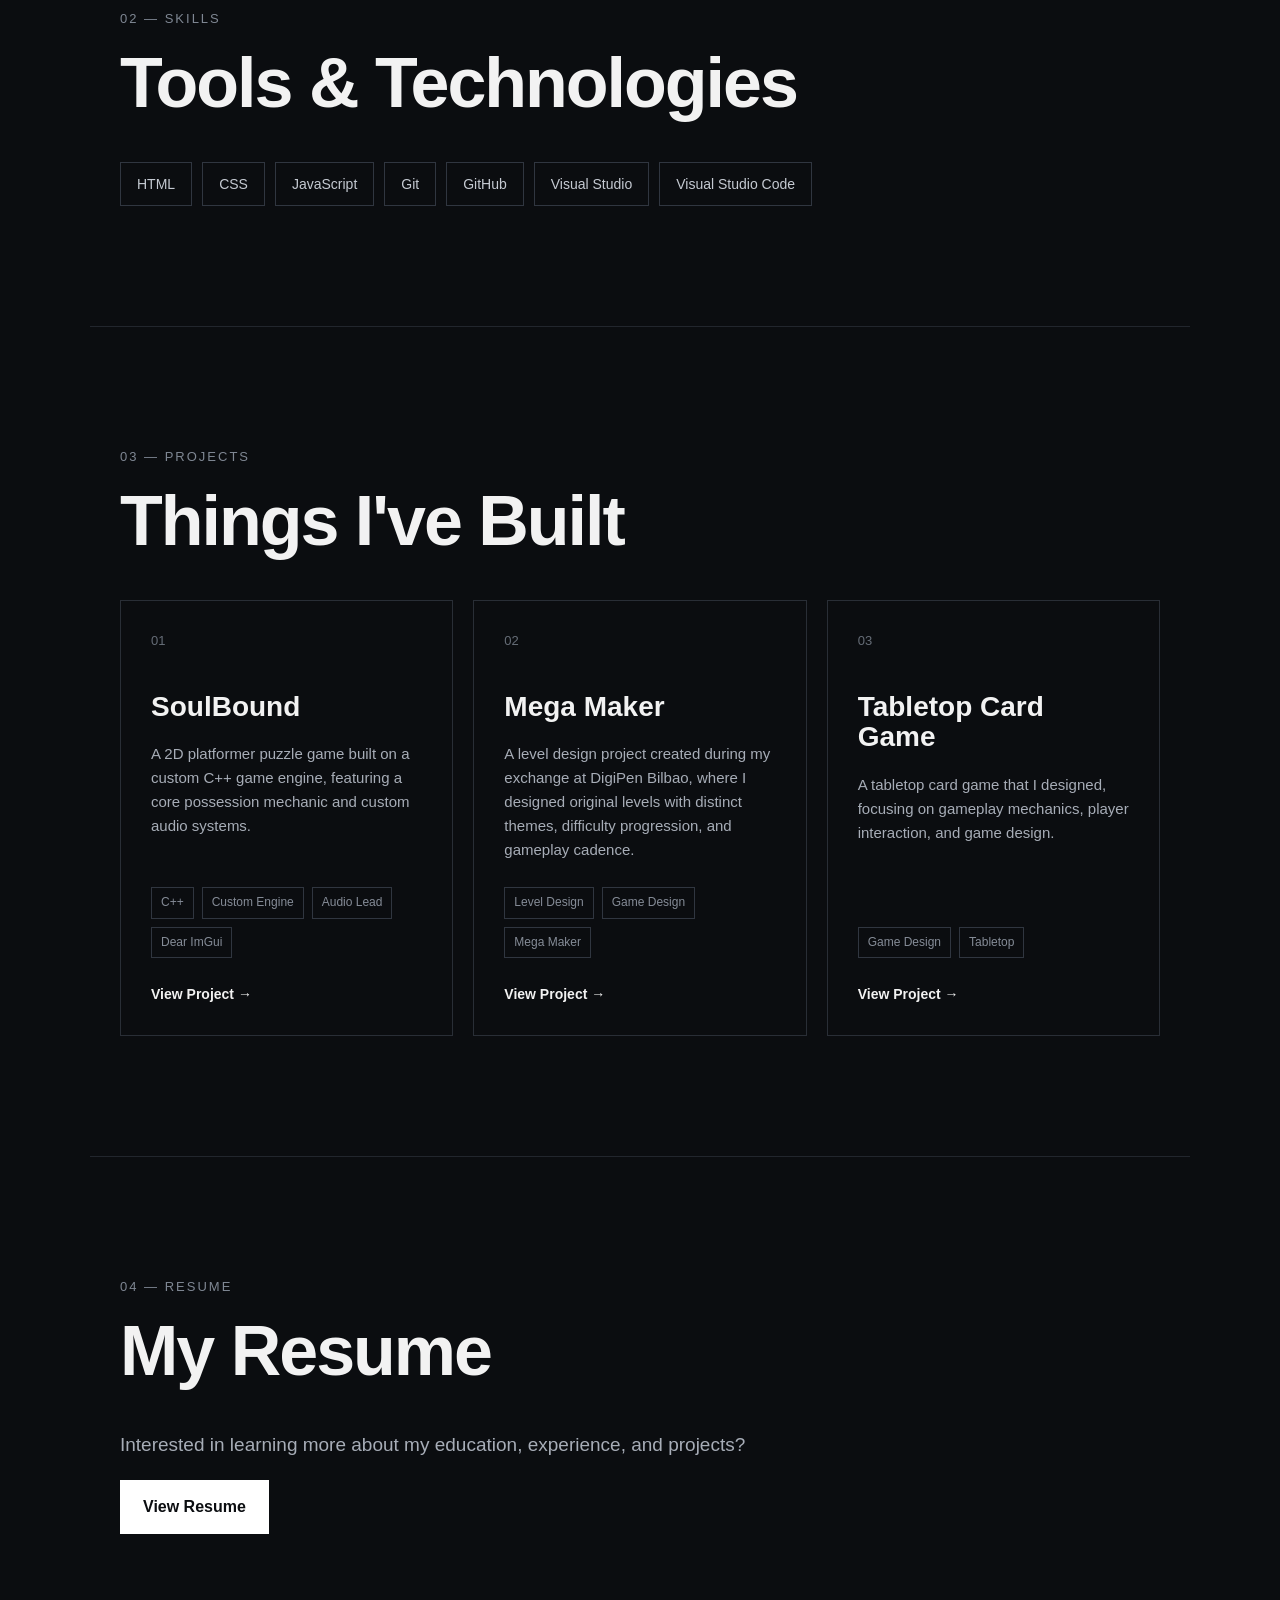
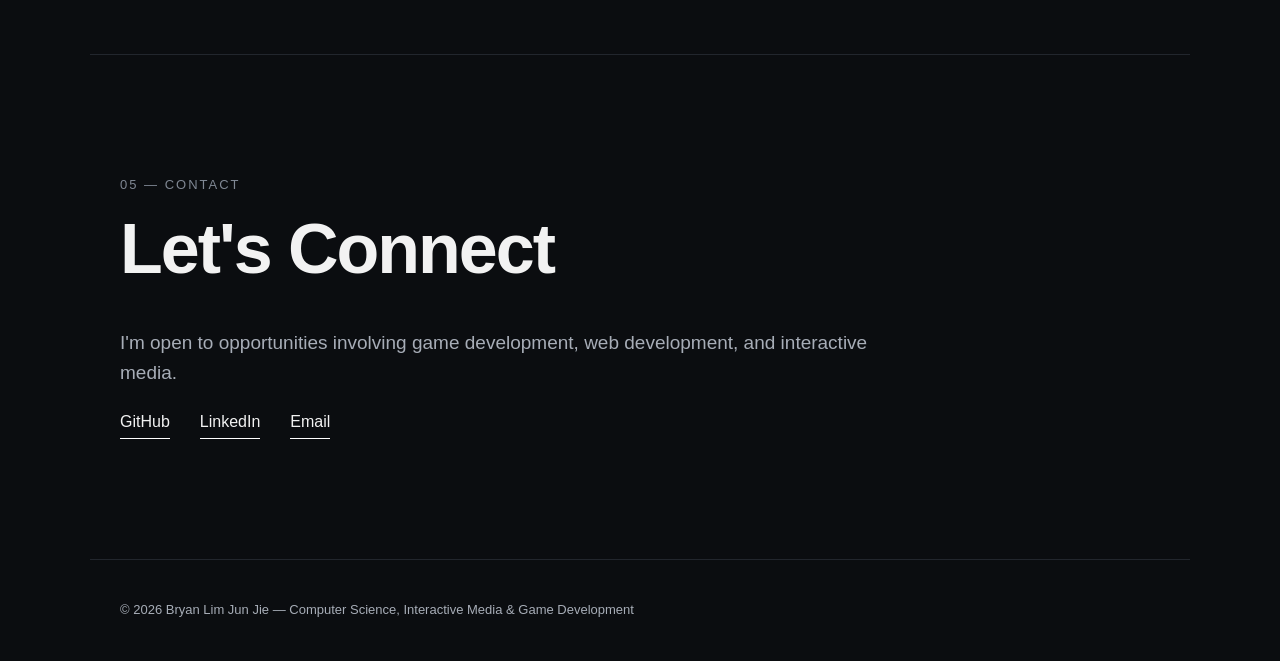
==== commit 19b57b9e: "soulbound" ====
--- a/index.html
+++ b/index.html
@@ -112,10 +112,35 @@
 
         <div class="projects">
 
-            <!-- Project 1 -->
+            <!-- Project 1: SoulBound -->
             <article class="project-card">
 
                 <p class="project-number">01</p>
+
+                <h3>SoulBound</h3>
+
+                <p>
+                    A 2D platformer puzzle game built on a custom C++ game engine, featuring a core possession mechanic and custom audio systems.
+                </p>
+
+                <div class="project-tags">
+                    <span>C++</span>
+                    <span>Custom Engine</span>
+                    <span>Audio Lead</span>
+                    <span>Dear ImGui</span>
+                </div>
+
+                <a href="projects/soulbound.html" class="project-link">
+                    View Project →
+                </a>
+
+            </article>
+
+
+            <!-- Project 2: Mega Maker -->
+            <article class="project-card">
+
+                <p class="project-number">02</p>
 
                 <h3>Mega Maker</h3>
 
@@ -138,10 +163,10 @@
             </article>
 
 
-            <!-- Project 2 -->
+            <!-- Project 3: Tabletop Card Game -->
             <article class="project-card">
 
-                <p class="project-number">02</p>
+                <p class="project-number">03</p>
 
                 <h3>Tabletop Card Game</h3>
 
@@ -161,30 +186,6 @@
 
             </article>
 
-
-            <!-- Project 3 -->
-            <article class="project-card">
-
-                <p class="project-number">03</p>
-
-                <h3>Web / Data Project</h3>
-
-                <p>
-                    A project exploring web development or data analysis.
-                    Details and implementation will be added here.
-                </p>
-
-                <div class="project-tags">
-                    <span>Web</span>
-                    <span>Data</span>
-                </div>
-
-                <a href="#" class="project-link">
-                    View Project →
-                </a>
-
-            </article>
-
         </div>
 
     </section>
@@ -221,7 +222,7 @@
             web development, and interactive media.
         </p>
 
-       <div class="contact-links">
+        <div class="contact-links">
 
             <a href="https://github.com/panda9721" target="_blank" rel="noopener noreferrer">
                 GitHub
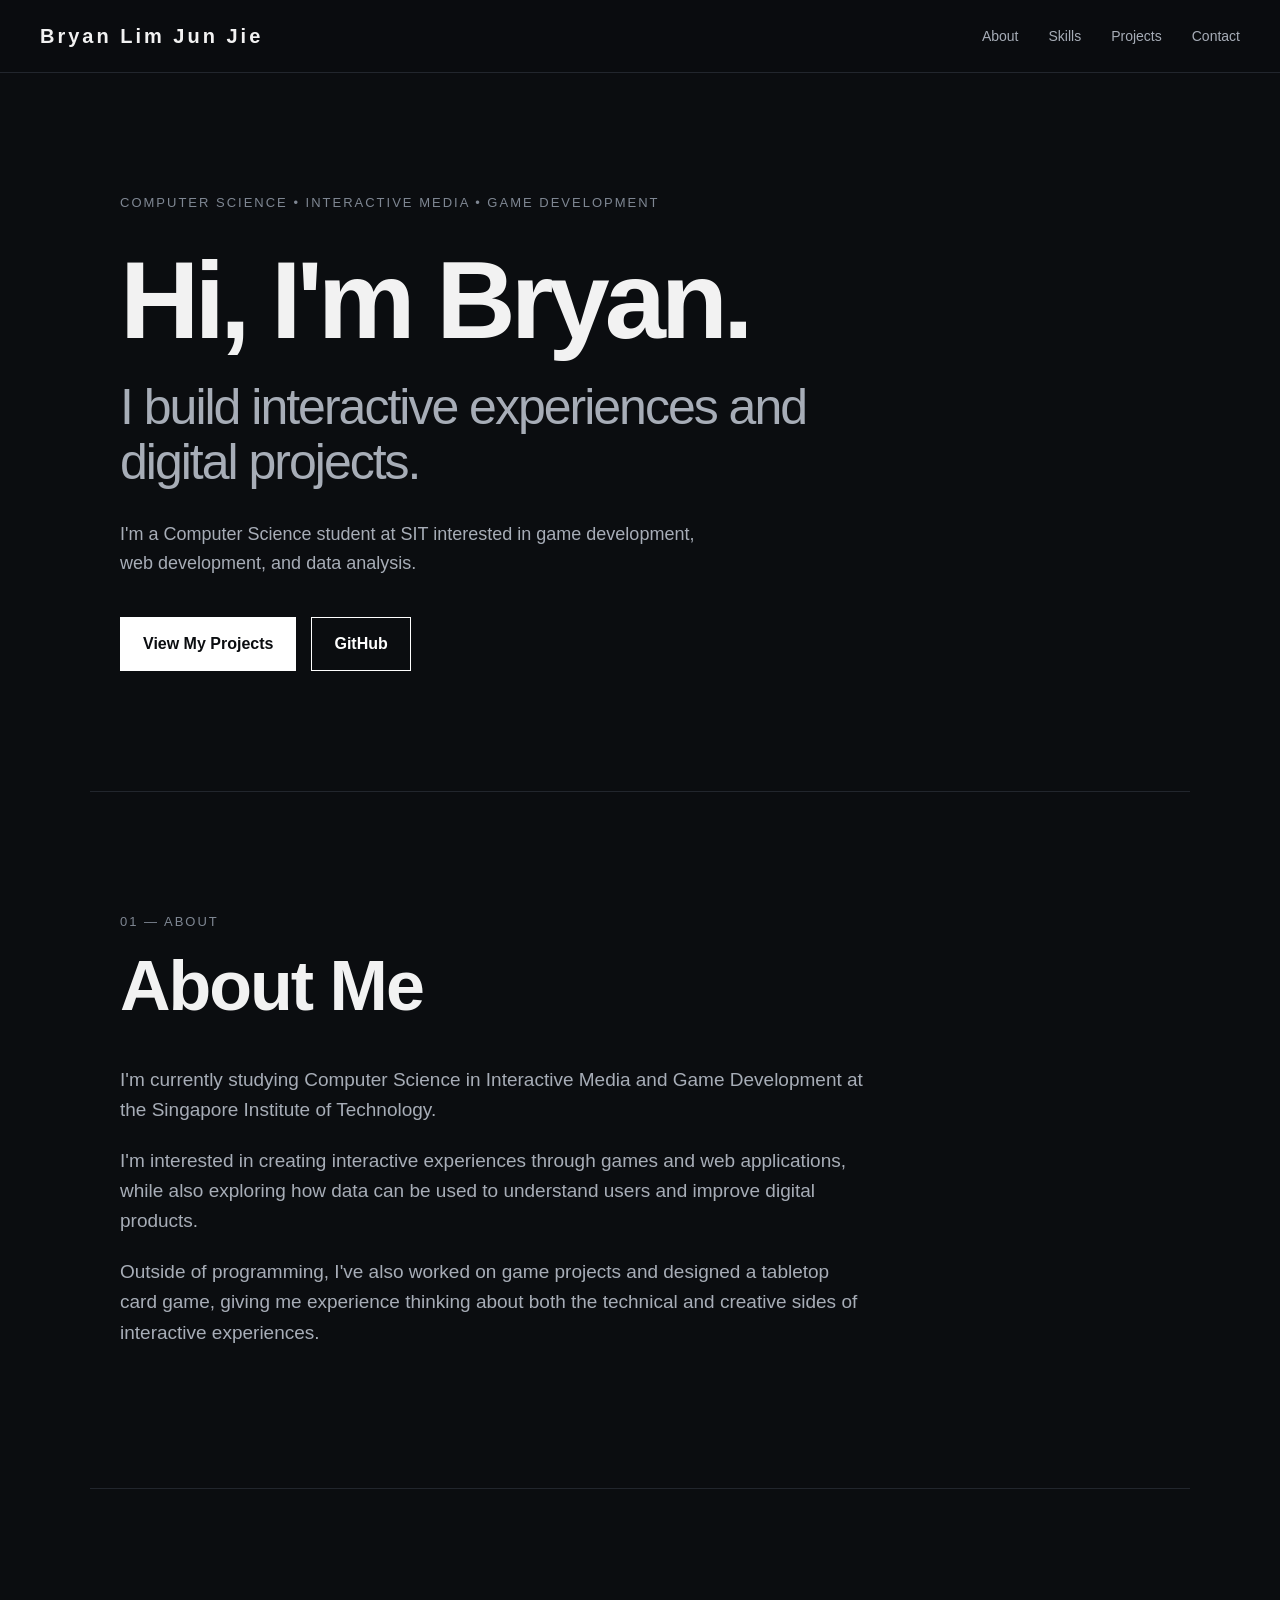
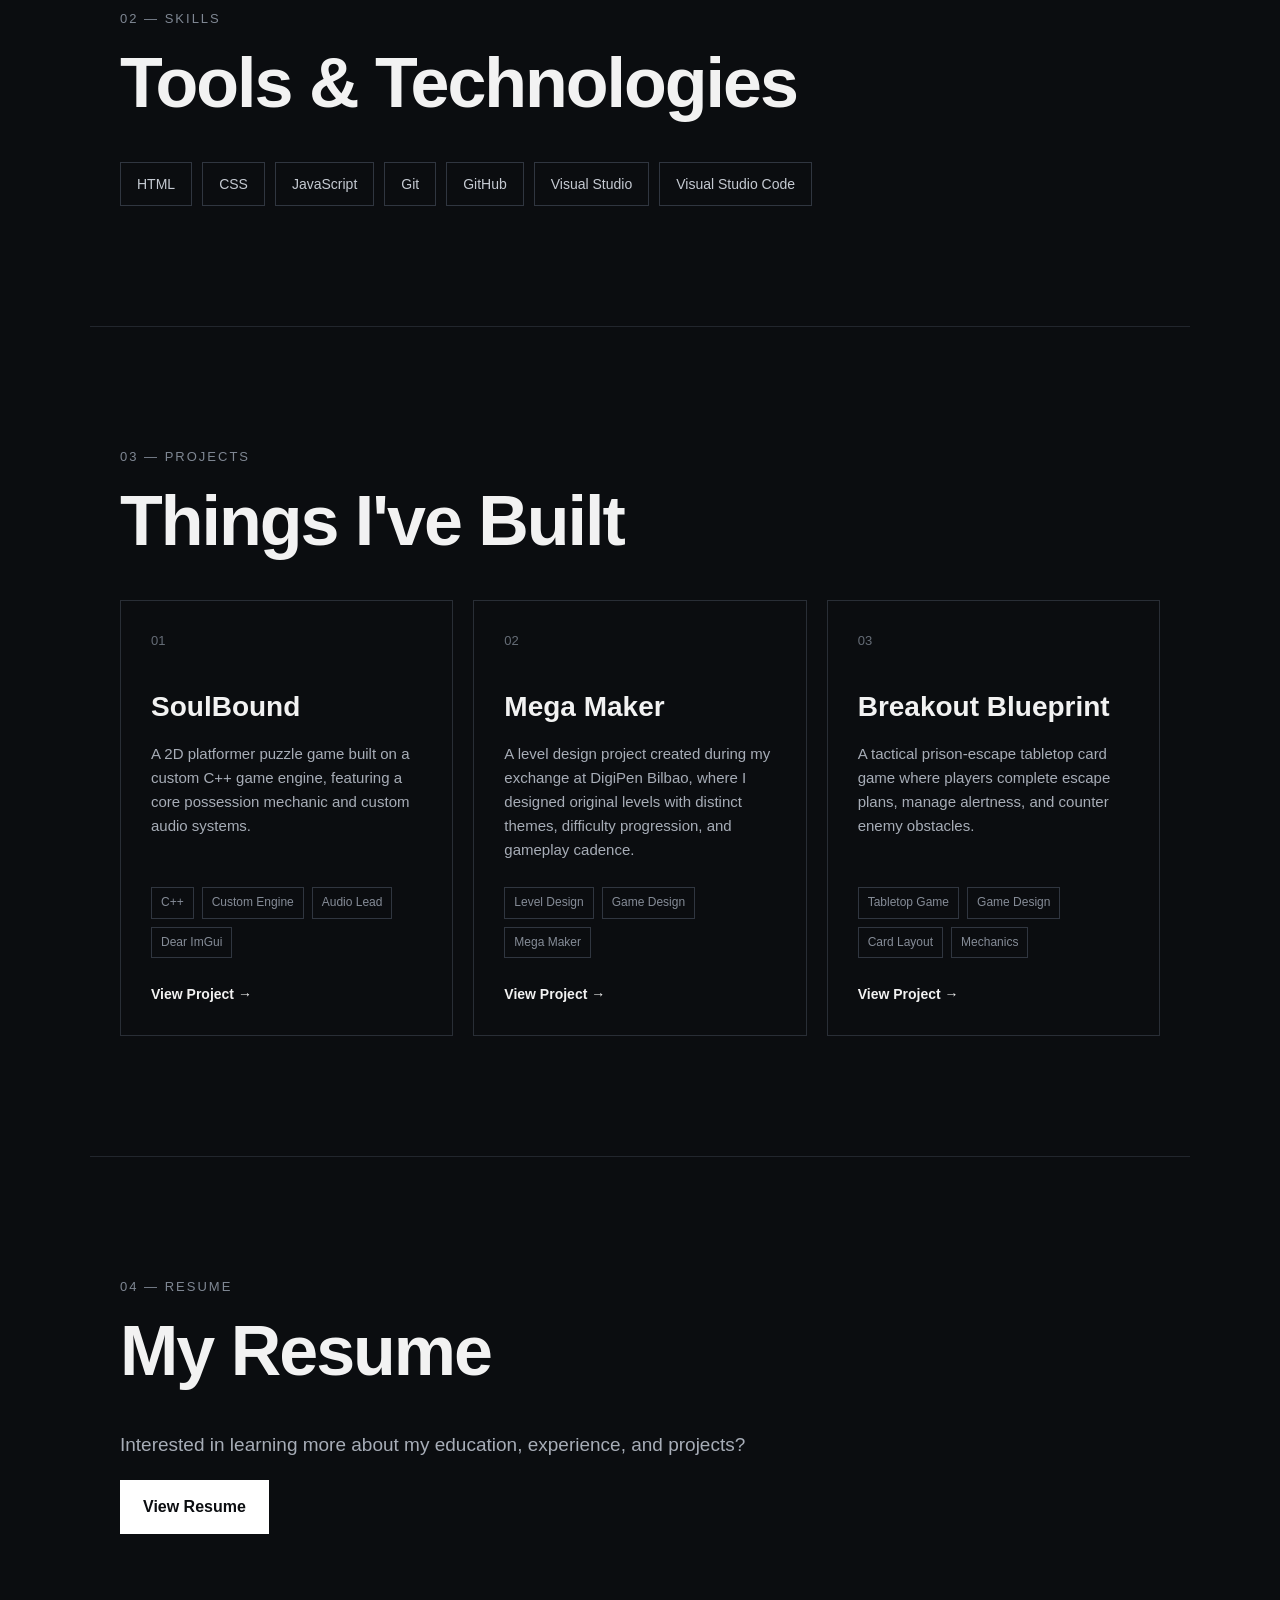
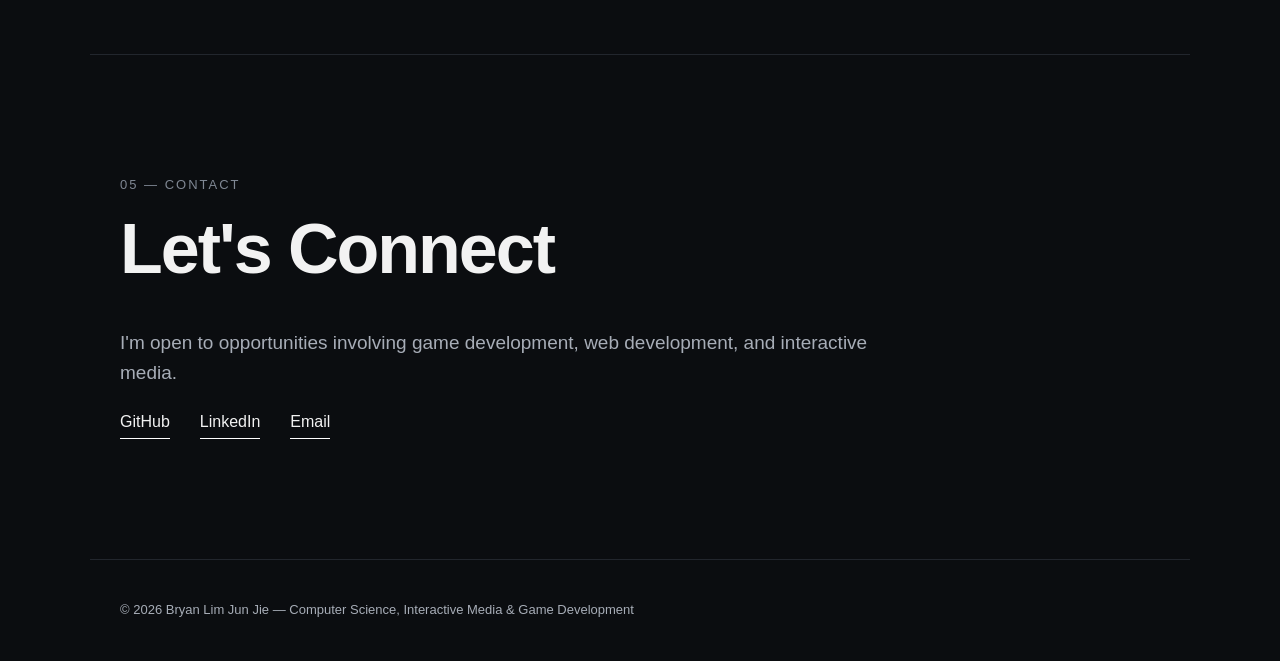
==== commit 817dd222: "Update project details for Breakout Blueprint" ====
--- a/index.html
+++ b/index.html
@@ -168,19 +168,20 @@
 
                 <p class="project-number">03</p>
 
-                <h3>Tabletop Card Game</h3>
+                <h3>Breakout Blueprint</h3>
 
                 <p>
-                    A tabletop card game that I designed, focusing on
-                    gameplay mechanics, player interaction, and game design.
+                    A tactical prison-escape tabletop card game where players complete escape plans, manage alertness, and counter enemy obstacles.
                 </p>
 
                 <div class="project-tags">
+                    <span>Tabletop Game</span>
                     <span>Game Design</span>
-                    <span>Tabletop</span>
+                    <span>Card Layout</span>
+                    <span>Mechanics</span>
                 </div>
 
-                <a href="#" class="project-link">
+                <a href="projects/breakout-blueprint.html" class="project-link">
                     View Project →
                 </a>
 
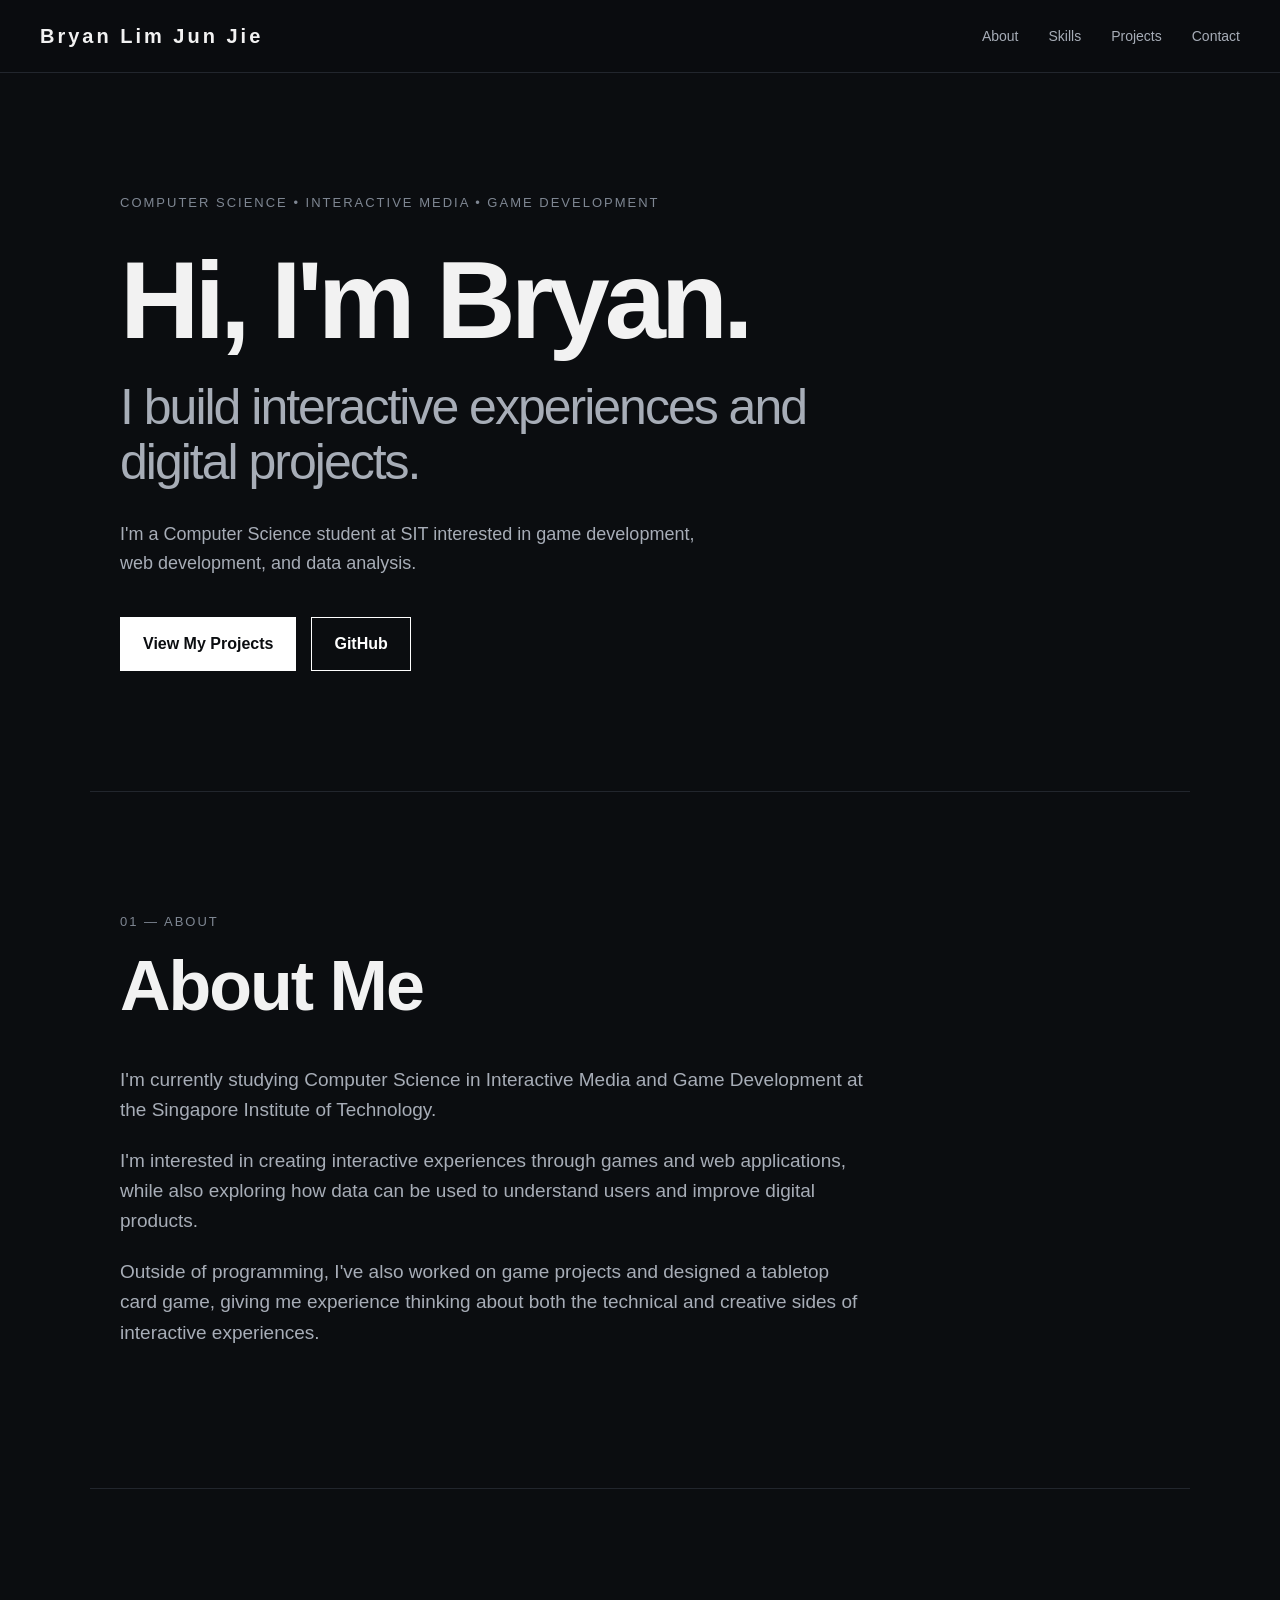
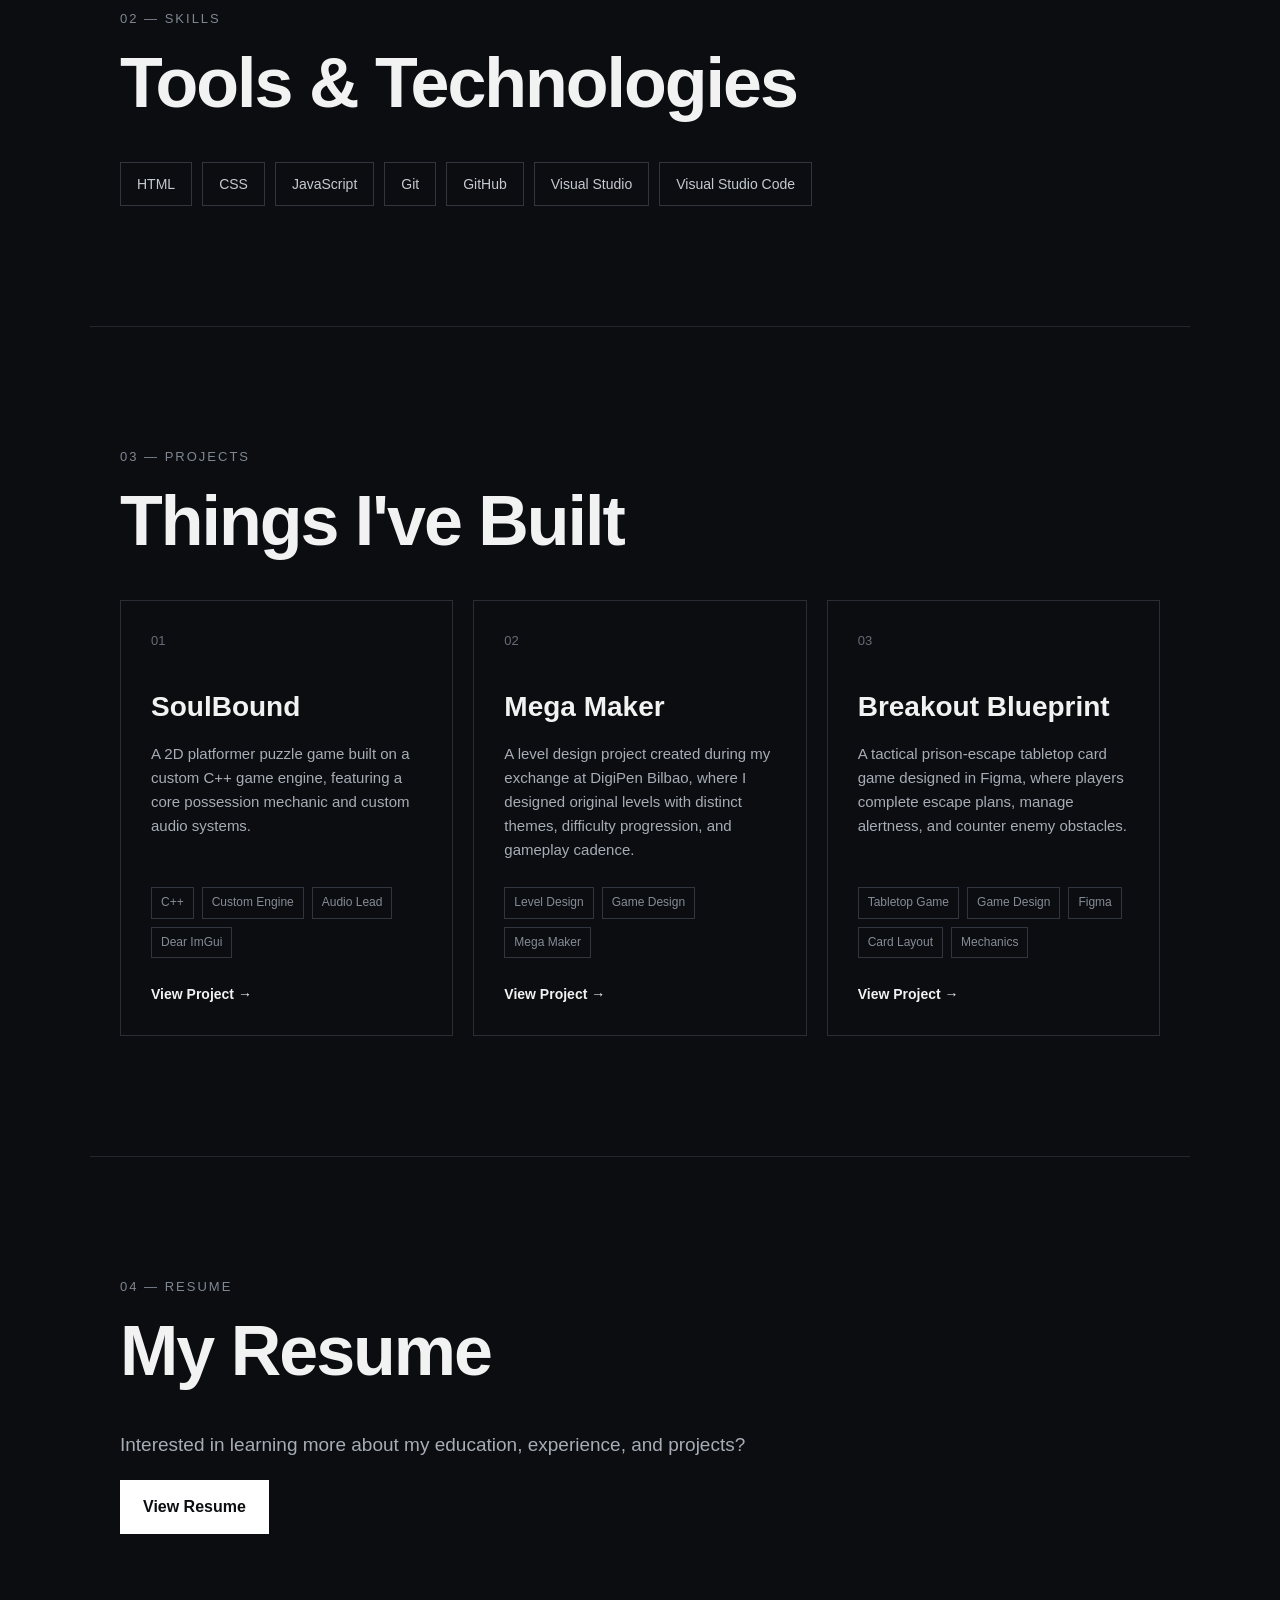
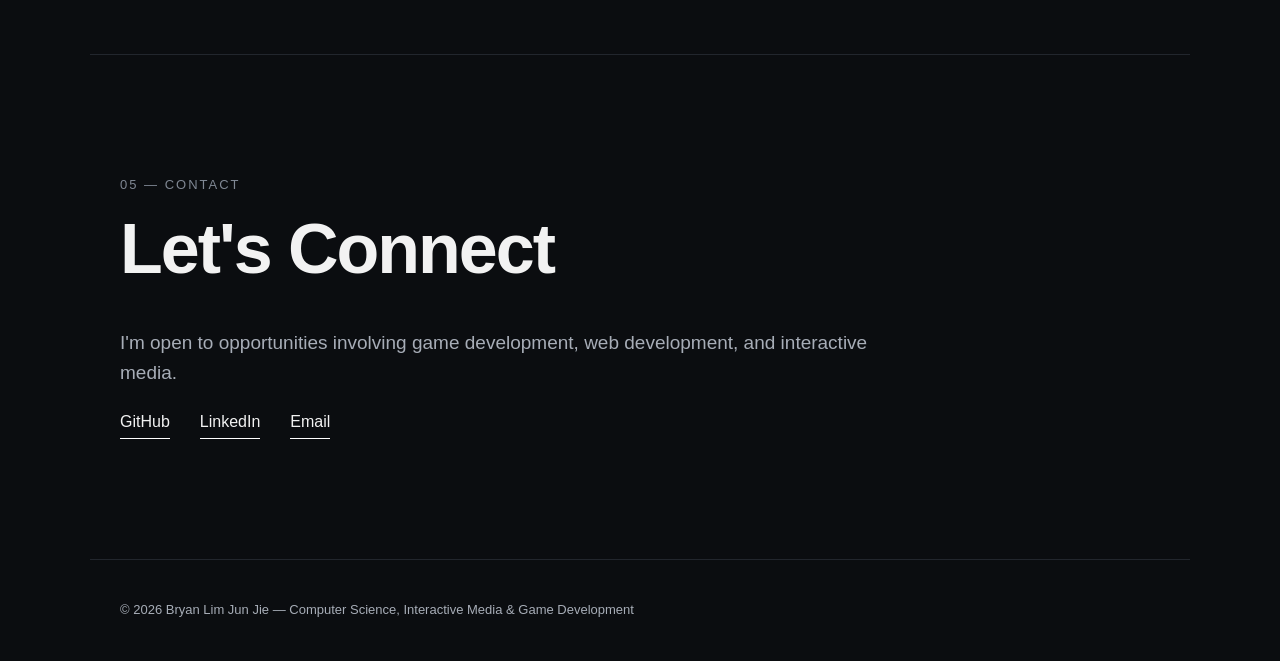
==== commit 40ddf67f: "Update game description to include Figma" ====
--- a/index.html
+++ b/index.html
@@ -171,12 +171,13 @@
                 <h3>Breakout Blueprint</h3>
 
                 <p>
-                    A tactical prison-escape tabletop card game where players complete escape plans, manage alertness, and counter enemy obstacles.
+                    A tactical prison-escape tabletop card game designed in Figma, where players complete escape plans, manage alertness, and counter enemy obstacles.
                 </p>
 
                 <div class="project-tags">
                     <span>Tabletop Game</span>
                     <span>Game Design</span>
+                    <span>Figma</span>
                     <span>Card Layout</span>
                     <span>Mechanics</span>
                 </div>
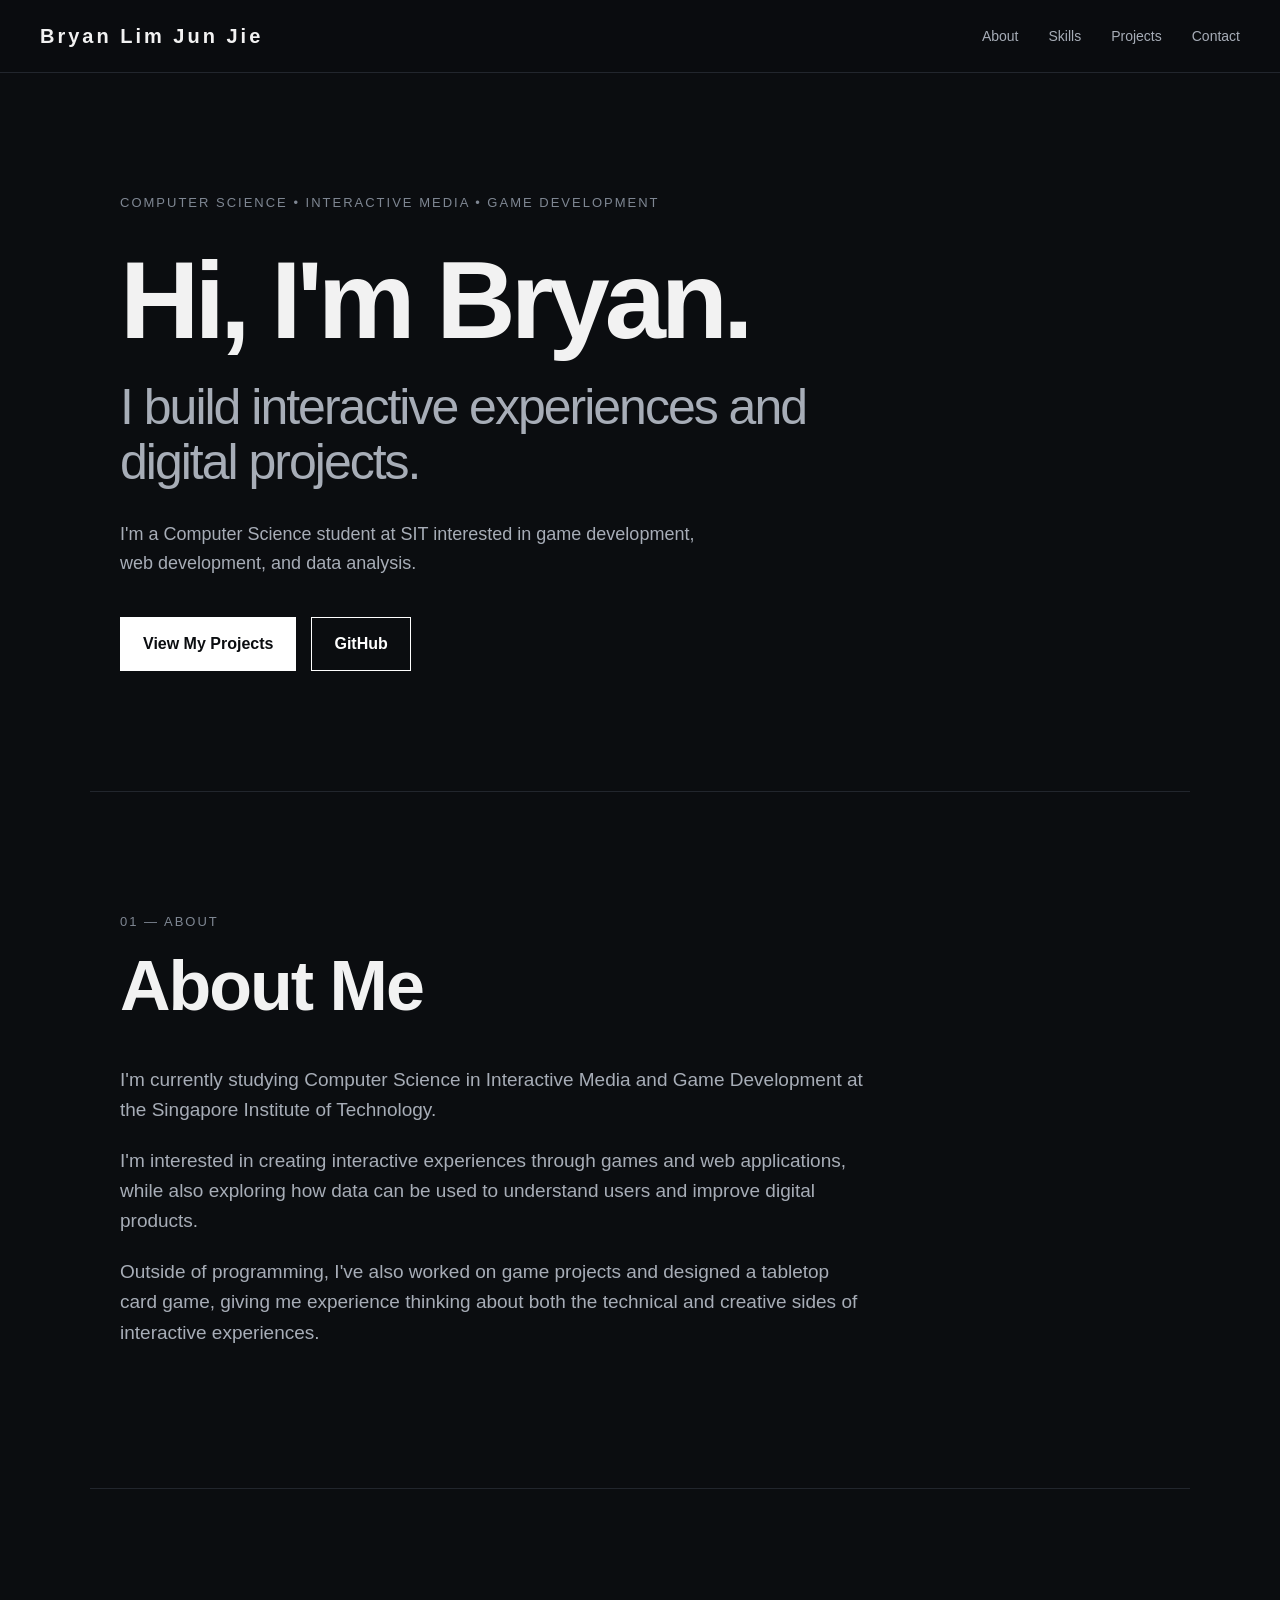
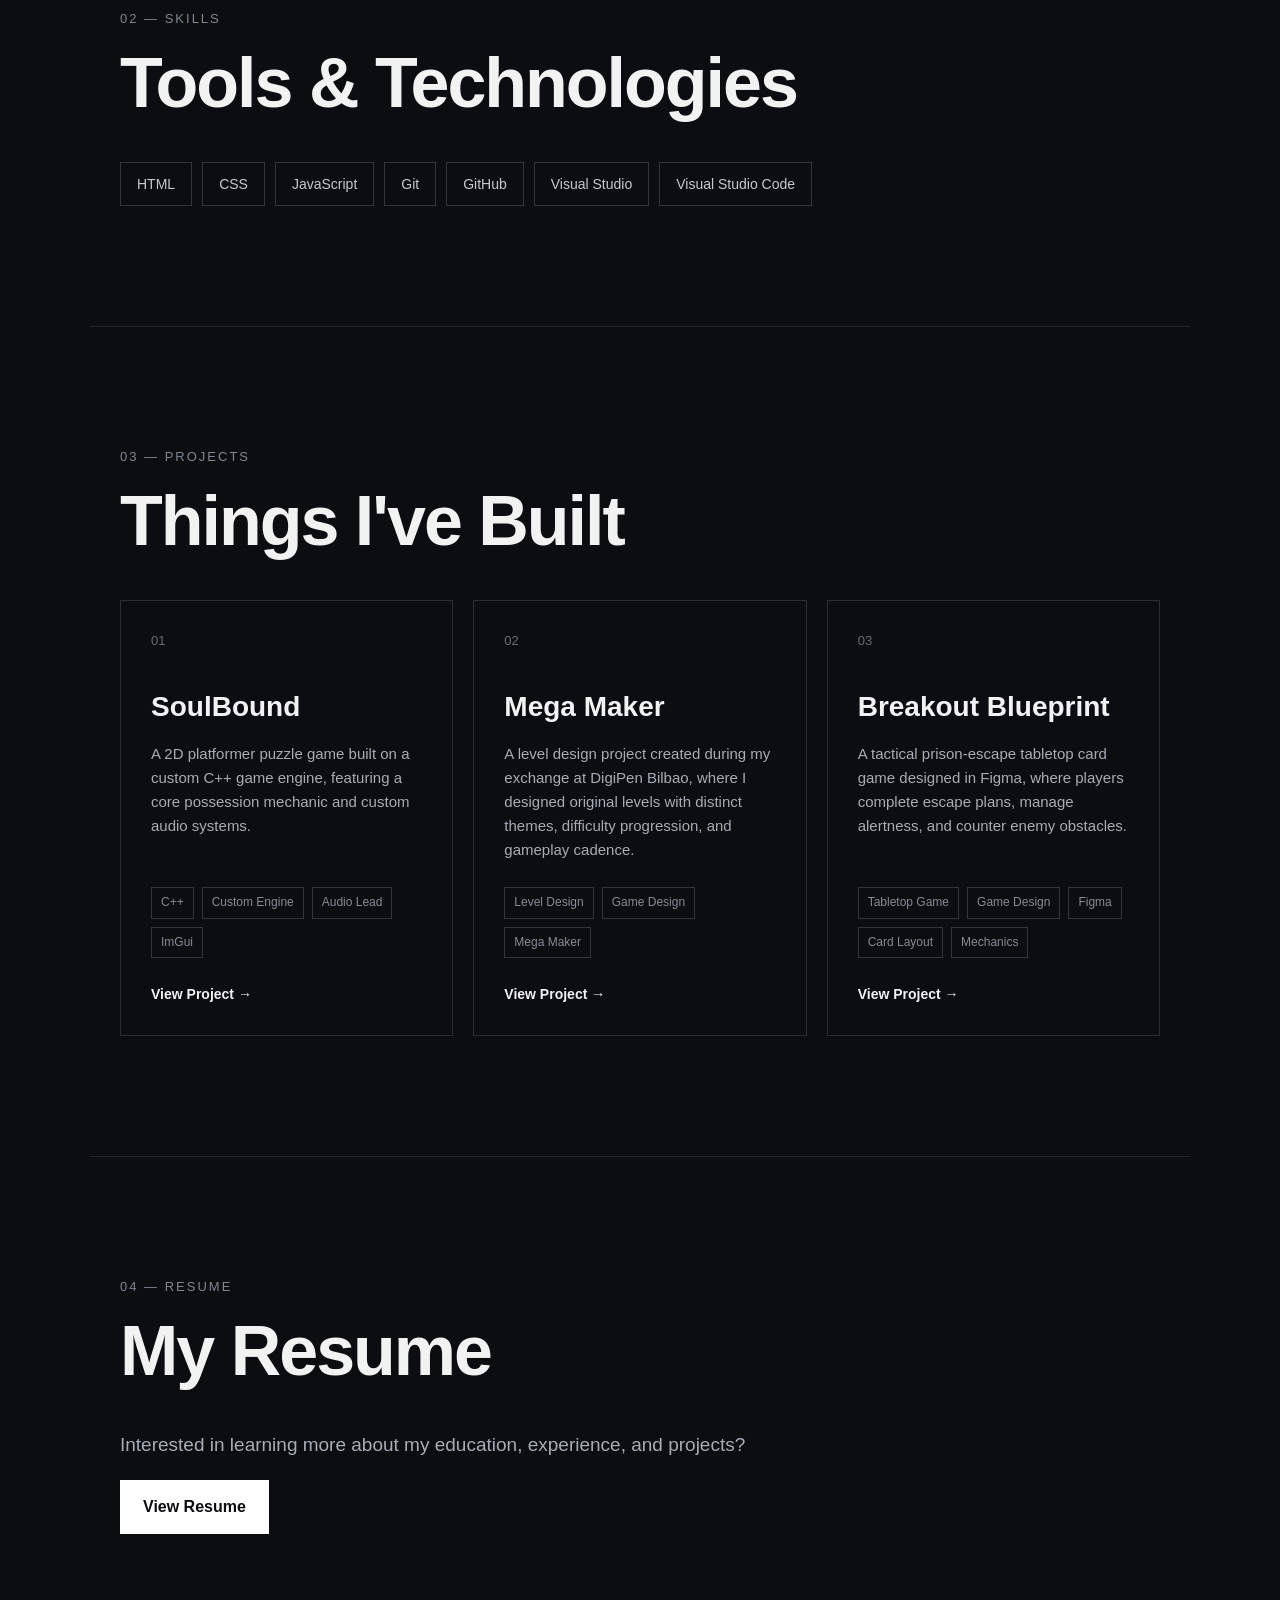
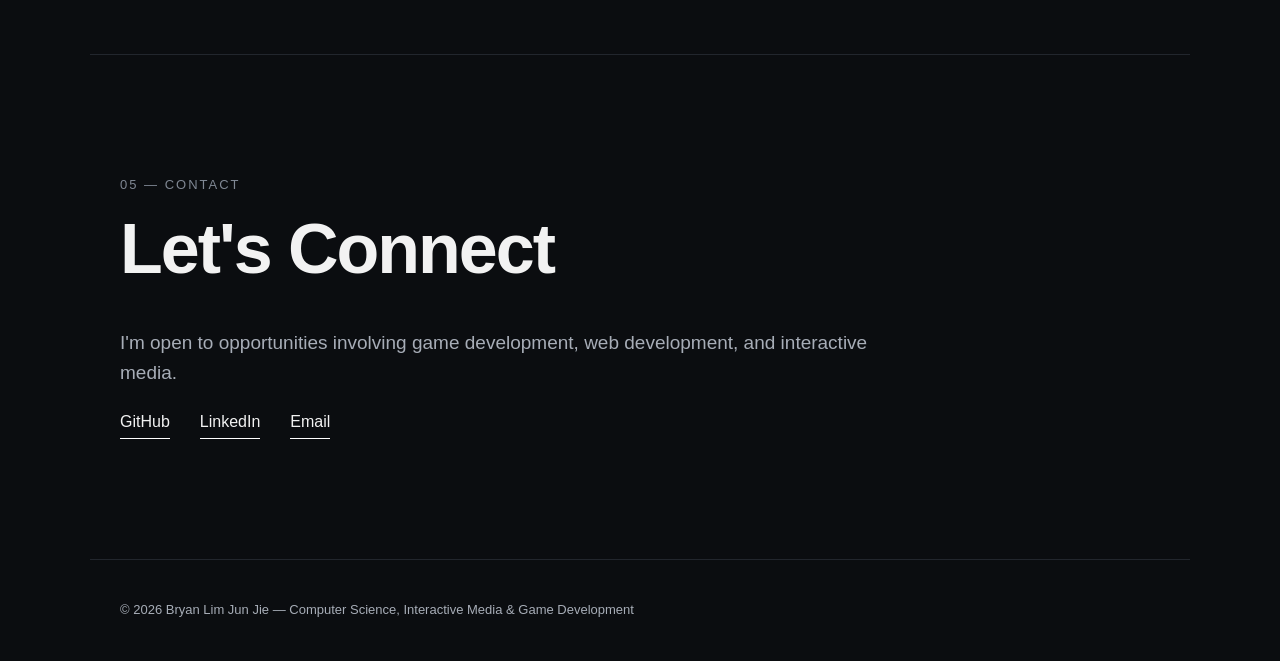
==== commit 1caaadb0: "Change 'Dear ImGui' to 'ImGui' in project tags" ====
--- a/index.html
+++ b/index.html
@@ -127,7 +127,7 @@
                     <span>C++</span>
                     <span>Custom Engine</span>
                     <span>Audio Lead</span>
-                    <span>Dear ImGui</span>
+                    <span>ImGui</span>
                 </div>
 
                 <a href="projects/soulbound.html" class="project-link">
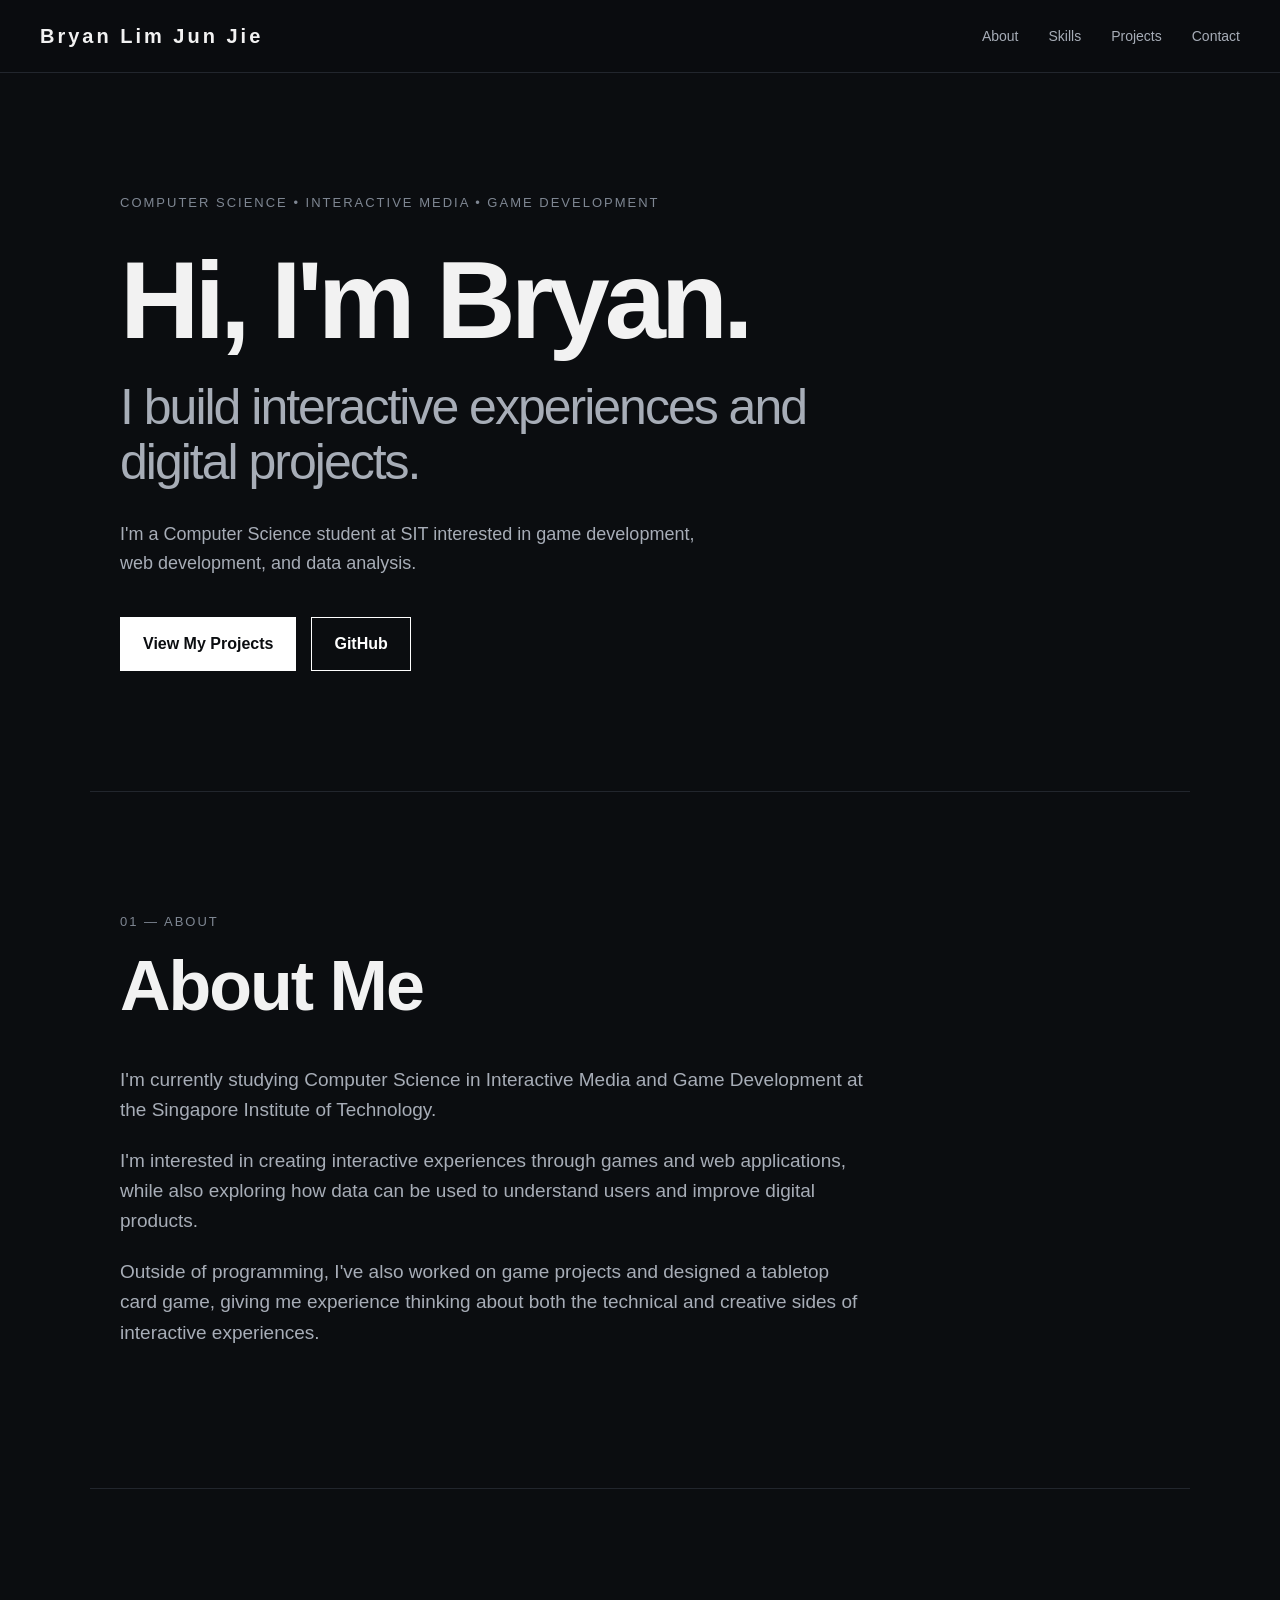
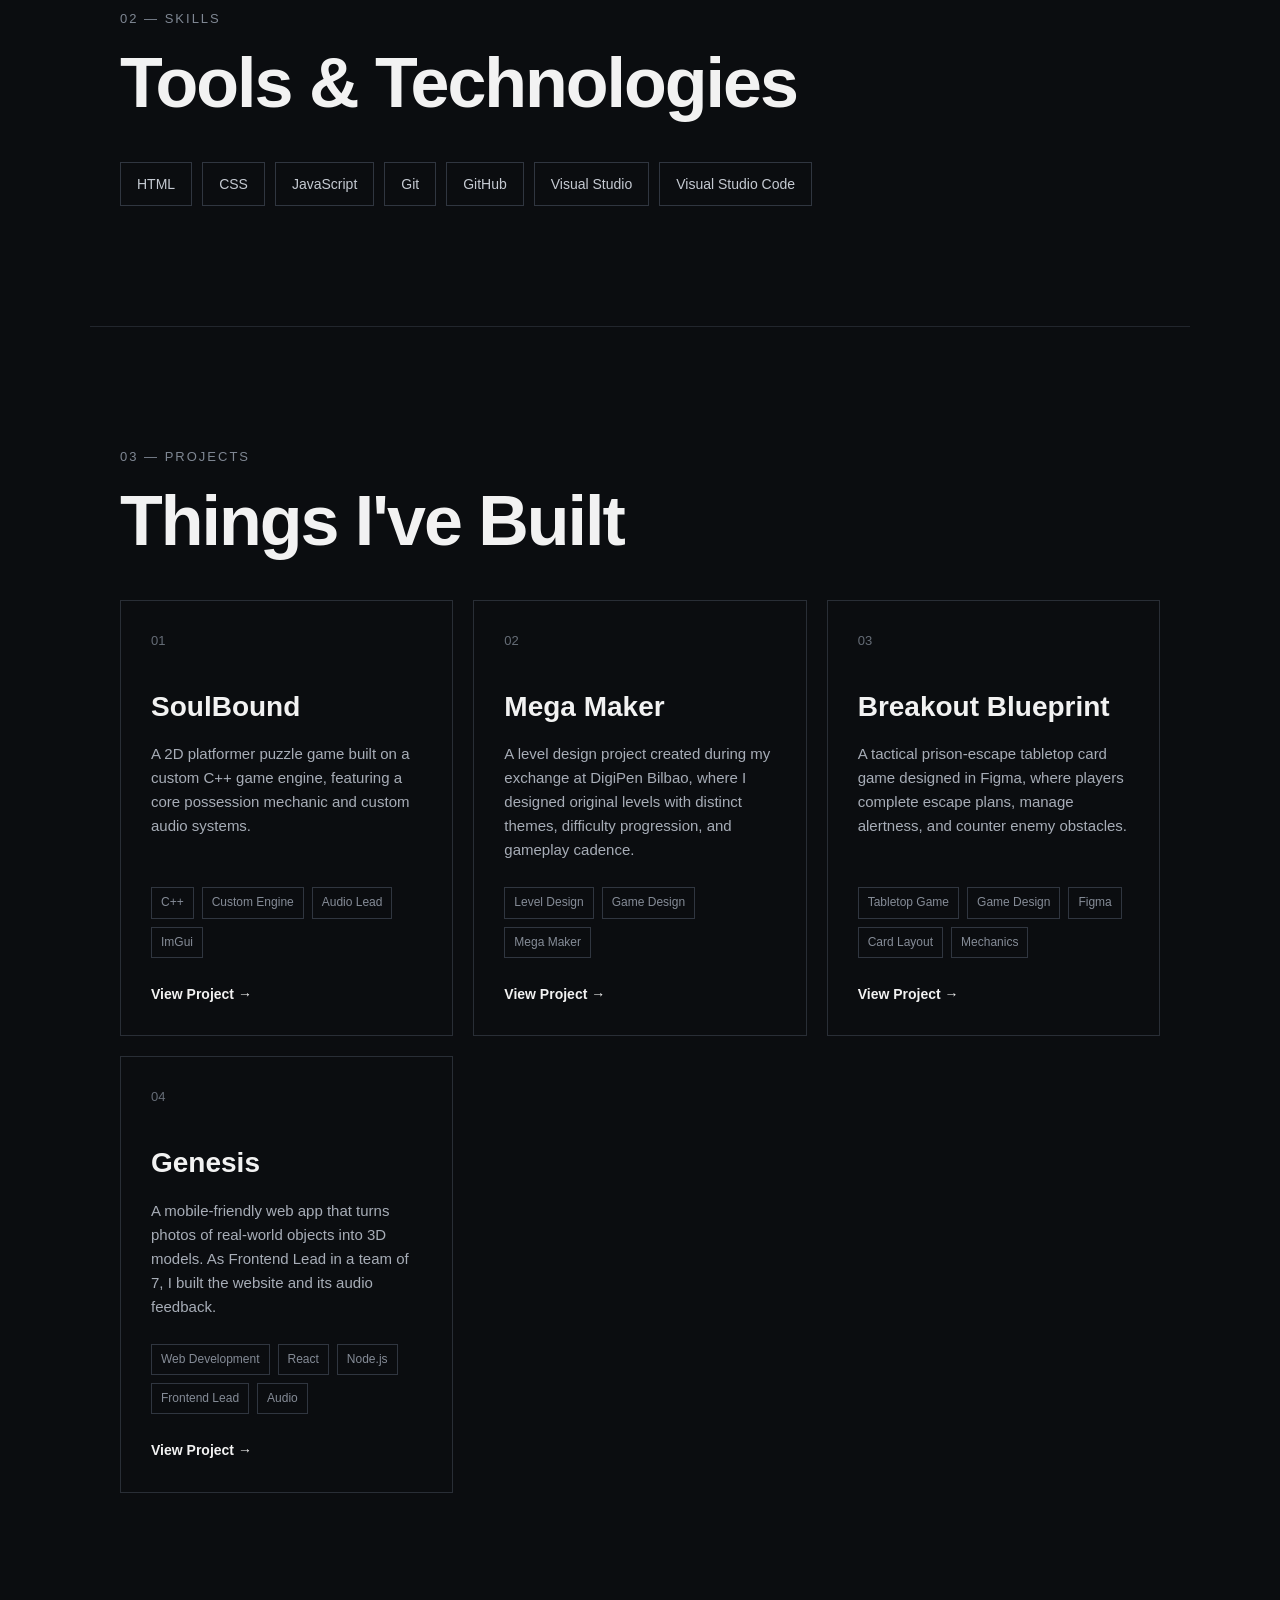
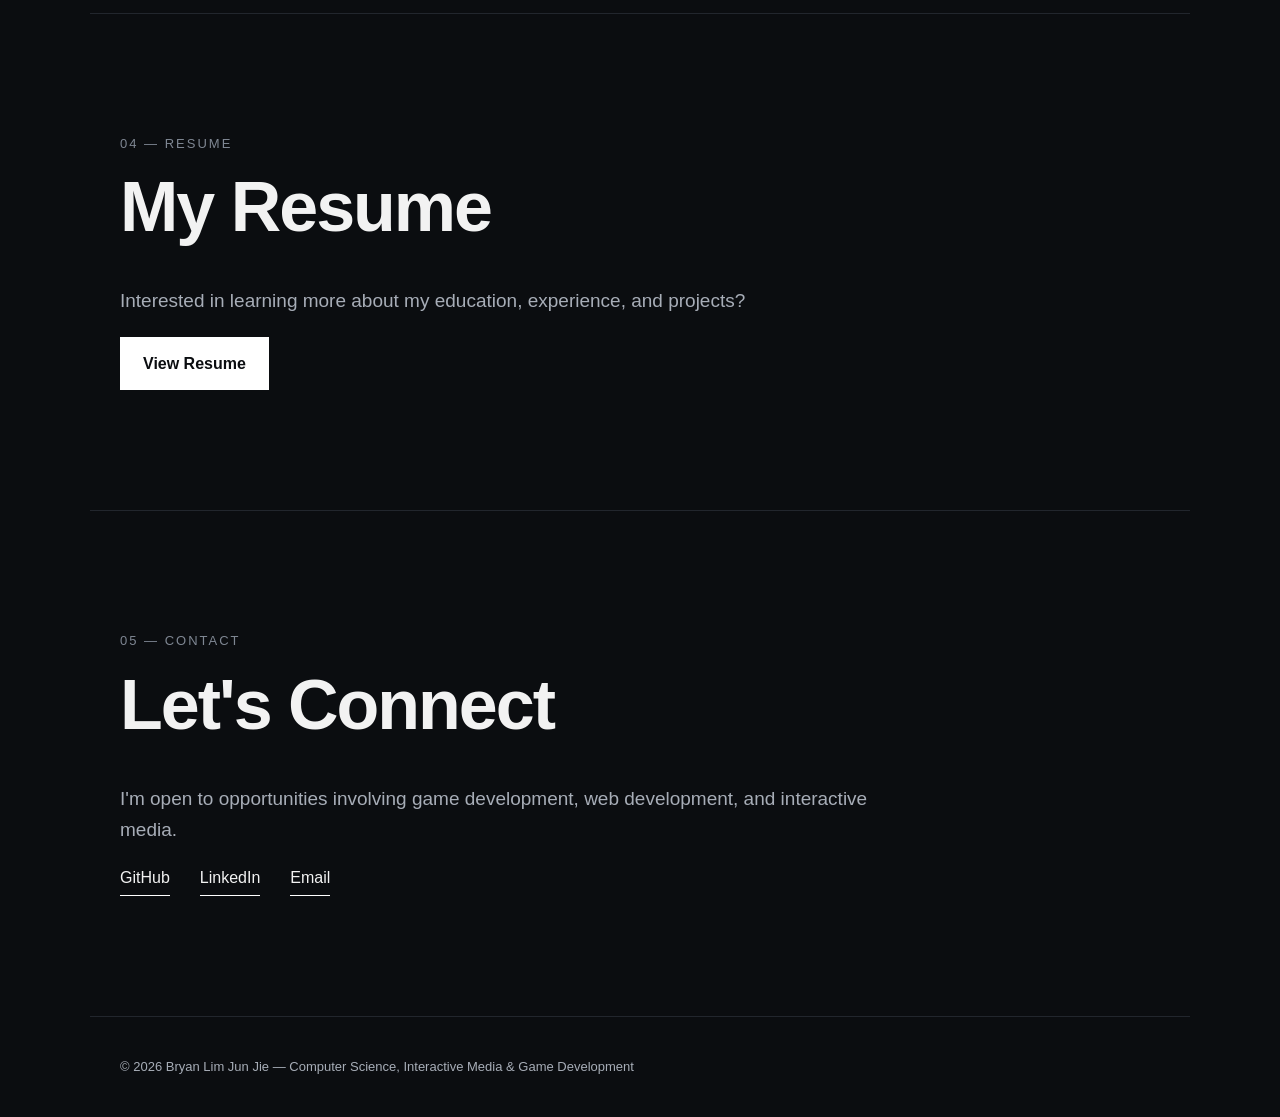
==== commit fef5e429: "Add project card for Genesis Added a new project card for 'Genesis' with details and tags." ====
--- a/index.html
+++ b/index.html
@@ -188,6 +188,32 @@
 
             </article>
 
+
+            <!-- Project 4: Genesis -->
+            <article class="project-card">
+
+                <p class="project-number">04</p>
+
+                <h3>Genesis</h3>
+
+                <p>
+                    A mobile-friendly web app that turns photos of real-world objects into 3D models. As Frontend Lead in a team of 7, I built the website and its audio feedback.
+                </p>
+
+                <div class="project-tags">
+                    <span>Web Development</span>
+                    <span>React</span>
+                    <span>Node.js</span>
+                    <span>Frontend Lead</span>
+                    <span>Audio</span>
+                </div>
+
+                <a href="projects/genesis.html" class="project-link">
+                    View Project →
+                </a>
+
+            </article>
+
         </div>
 
     </section>
